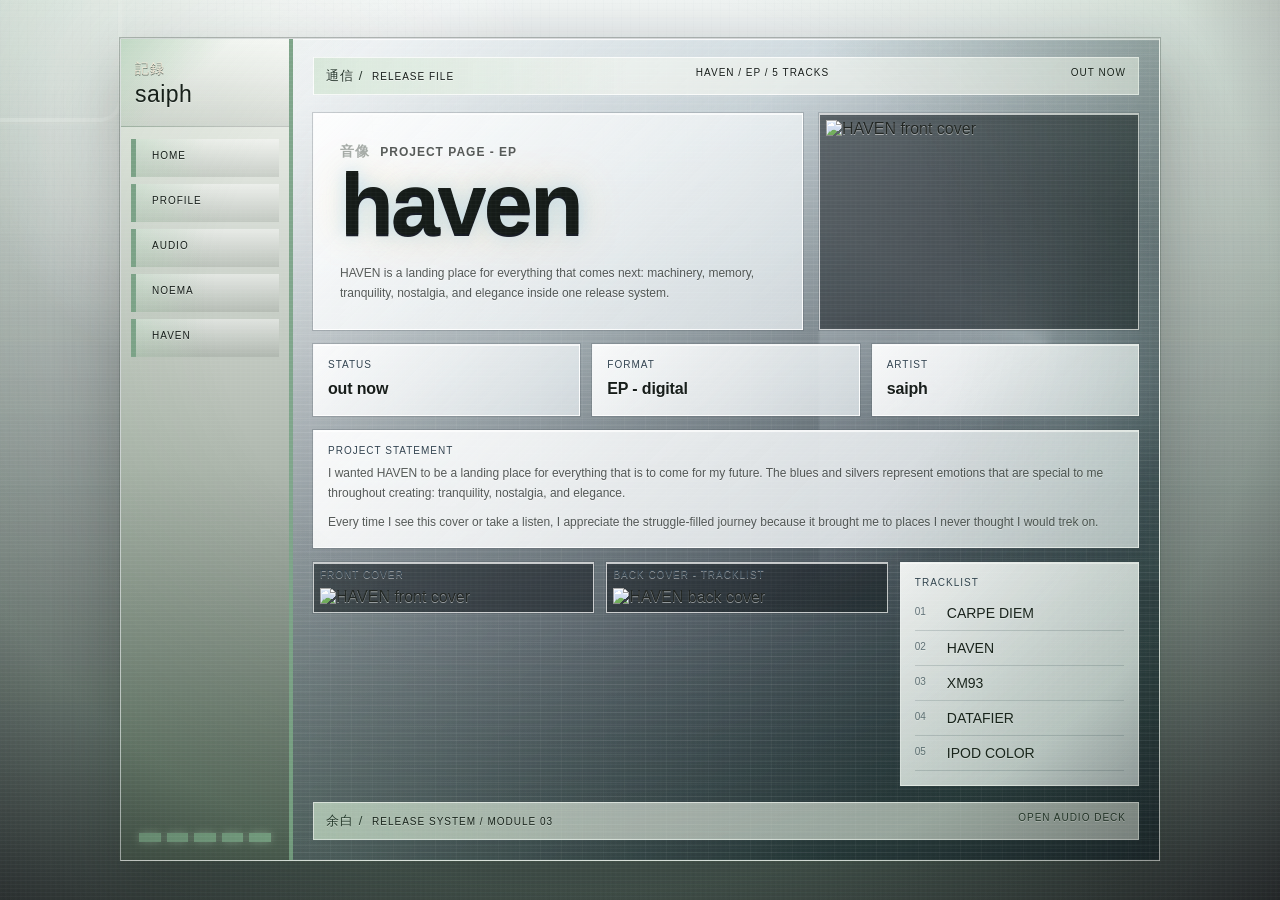
==== haven.html @ 789c6767 "Add files via upload" ====
<!DOCTYPE html>
<html lang="en">
<head>
  <meta charset="UTF-8" />
  <meta name="viewport" content="width=device-width, initial-scale=1.0" />
  <title>HAVEN - Saiph</title>
  <link rel="stylesheet" href="style.css" />
</head>

<body class="portal-body haven-body">
  <div class="crt-overlay"></div>
  <div class="crt-vignette"></div>
  <div class="texture-overlay"></div>
  <div class="grain"></div>

  <main class="flash-stage haven-stage">
    <aside class="stage-menu">
      <a href="index.html" class="stage-mark">saiph</a>
      <nav class="stage-links" aria-label="Primary">
        <a href="index.html">home</a>
        <a href="about.html">profile</a>
        <a href="sound.html">audio</a>
        <a href="noema.html">noema</a>
        <a href="haven.html">haven</a>
      </nav>
      <div class="stage-meter">
        <span></span><span></span><span></span><span></span><span></span>
      </div>
    </aside>

    <section class="stage-main">
      <header class="stage-topline">
        <span>release file</span>
        <span>HAVEN / EP / 5 tracks</span>
        <span>out now</span>
      </header>

      <section class="haven-stage-hero">
        <div class="haven-title-panel">
          <p class="console-kicker">project page - ep</p>
          <h1>haven</h1>
          <p>
            HAVEN is a landing place for everything that comes next: machinery,
            memory, tranquility, nostalgia, and elegance inside one release system.
          </p>
        </div>

        <figure class="haven-cover-panel">
          <img src="images/work/haven1.png" alt="HAVEN front cover">
        </figure>
      </section>

      <section class="haven-meta">
        <article>
          <span>status</span>
          <strong>out now</strong>
        </article>
        <article>
          <span>format</span>
          <strong>EP - digital</strong>
        </article>
        <article>
          <span>artist</span>
          <strong>saiph</strong>
        </article>
      </section>

      <section class="haven-story-panel">
        <span>project statement</span>
        <p>
          I wanted HAVEN to be a landing place for everything that is to come for my future.
          The blues and silvers represent emotions that are special to me throughout creating:
          tranquility, nostalgia, and elegance.
        </p>
        <p>
          Every time I see this cover or take a listen, I appreciate the struggle-filled
          journey because it brought me to places I never thought I would trek on.
        </p>
      </section>

      <section class="haven-release-grid">
        <figure class="haven-art-card">
          <span>front cover</span>
          <img src="images/work/haven1.png" alt="HAVEN front cover">
        </figure>
        <figure class="haven-art-card">
          <span>back cover - tracklist</span>
          <img src="images/work/haven2.png" alt="HAVEN back cover">
        </figure>
        <article class="haven-track-panel">
          <span>tracklist</span>
          <ol>
            <li>CARPE DIEM</li>
            <li>HAVEN</li>
            <li>XM93</li>
            <li>DATAFIER</li>
            <li>IPOD COLOR</li>
          </ol>
        </article>
      </section>

      <footer class="stage-footer">
        <span>release system / module 03</span>
        <a href="sound.html">open audio deck</a>
      </footer>
    </section>
  </main>

  <script src="script.js"></script>
</body>
</html>
---- style.css ----
@font-face {
  font-family: "CustomFont";
  src: url("fonts/ravefont.woff2") format("woff2");
}

@font-face {
  font-family: "SaiphBody";
  src: url("fonts/helvetica-neue-5/HelveticaNeueLight.otf") format("opentype");
}

@font-face {
  font-family: "SaiphBody";
  src: url("fonts/helvetica-neue-5/HelveticaNeueMedium.otf") format("opentype");
  font-weight: 700;
}

@font-face {
  font-family: "SaiphBody";
  src: url("fonts/helvetica-neue-5/HelveticaNeueRoman.otf") format("opentype");
  font-weight: 400;
}

@font-face {
  font-family: "SaiphBody";
  src: url("fonts/helvetica-neue-5/HelveticaNeueBold.otf") format("opentype");
  font-weight: 800;
}

@font-face {
  font-family: "SaiphInterface";
  src: url("fonts/carbonplus-regular-bl.otf") format("opentype");
}

@font-face {
  font-family: "SaiphDisplay";
  src: url("fonts/Capacitor.otf") format("opentype");
}

@font-face {
  font-family: "SaiphWide";
  src: url("fonts/sui generis rg.otf") format("opentype");
}

@font-face {
  font-family: "SaiphHero";
  src: url("fonts/conthrax-sb.otf") format("opentype");
}

@font-face {
  font-family: "SaiphJP";
  src: url("fonts/enka-dot-mincho-24/EnkaDotMincho24.ttf") format("truetype");
}

* {
  box-sizing: border-box;
}

html {
  scroll-behavior: smooth;
}

html,
body {
  margin: 0;
  min-height: 100%;
}

body {
  background: #ff9d35;
  color: #9f4300;
  font-family: Tahoma, Verdana, Arial, sans-serif;
  overflow-x: hidden;
  text-shadow: 0 1px 0 rgba(255, 255, 255, 0.55);
}

:root {
  --page-width: min(1180px, calc(100vw - 70px));

  --aqua: #ffb45c;
  --aqua-dark: #d96600;
  --aqua-deep: #a34700;
  --sky: #ffe3c2;

  --yellow: #ff8f1f;
  --yellow-soft: #ffe7cf;
  --cream: #fffef1;
  --white: #ffffff;

  --text: #a44700;
  --text-dark: #7d3300;
  --text-soft: rgba(125, 51, 0, 0.82);

  --portal-bg: rgba(255, 255, 255, 0.82);
  --portal-border: rgba(255, 255, 255, 0.95);
  --outline: rgba(199, 91, 0, 0.52);
}

body::before {
  content: "";
  position: fixed;
  inset: 0;
  z-index: -5;
  pointer-events: none;

  background:
    radial-gradient(circle at 12% 82%, rgba(255,255,255,0.28), transparent 12%),
    radial-gradient(circle at 75% 18%, rgba(255,255,255,0.18), transparent 16%),
    radial-gradient(circle at 82% 82%, rgba(255,255,255,0.2), transparent 14%),
    repeating-conic-gradient(
      from 0deg at 50% 42%,
      rgba(255,255,255,0.11) 0deg 12deg,
      rgba(255,255,255,0.025) 12deg 24deg
    ),
    linear-gradient(
      to bottom,
      #ff8d1d 0%,
      #ffb454 34%,
      #ffe0bb 64%,
      #fff5ea 100%
    );
}

.texture-overlay {
  position: fixed;
  inset: 0;
  z-index: 4;
  pointer-events: none;

  background:
    linear-gradient(rgba(255,255,255,0.2), rgba(255,255,255,0.02)),
    url("images/waterdrops1.jpg");

  background-size: cover;
  background-position: center;
  opacity: 0.18;
  mix-blend-mode: screen;
  filter: contrast(1.1) saturate(1.1);
}

.grain {
  position: fixed;
  inset: 0;
  z-index: 230;
  pointer-events: none;

  background:
    repeating-linear-gradient(
      to bottom,
      rgba(255,255,255,0.05),
      rgba(255,255,255,0.05) 1px,
      transparent 1px,
      transparent 4px
    );

  mix-blend-mode: overlay;
  opacity: 0.55;
}

.dot-screen {
  position: absolute;
  inset: 0;
  pointer-events: none;

  background-image: radial-gradient(
    rgba(255, 255, 255, 0.36) 1px,
    transparent 1px
  );

  background-size: 7px 7px;
  mix-blend-mode: overlay;
  opacity: 0.52;
}

.crt-overlay {
  position: fixed;
  inset: 0;
  z-index: 300;
  pointer-events: none;

  background:
    repeating-linear-gradient(
      to bottom,
      rgba(255, 255, 255, 0.05) 0px,
      rgba(255, 255, 255, 0.05) 1px,
      transparent 1px,
      transparent 4px
    ),
    repeating-linear-gradient(
      to right,
      rgba(255, 216, 50, 0.018) 0px,
      rgba(255, 216, 50, 0.018) 1px,
      rgba(255, 132, 0, 0.025) 1px,
      rgba(255, 132, 0, 0.025) 2px,
      transparent 2px,
      transparent 5px
    );

  mix-blend-mode: screen;
  opacity: 0.32;
}

.crt-overlay::after {
  content: "";
  position: absolute;
  inset: 0;
  background: rgba(255,255,255,0.04);
  opacity: 0;
  animation: tvFlicker 3.4s infinite;
}

.crt-vignette {
  position: fixed;
  inset: 0;
  z-index: 299;
  pointer-events: none;

  background:
    radial-gradient(
      ellipse at center,
      transparent 50%,
      rgba(156, 70, 0, 0.12) 78%,
      rgba(114, 45, 0, 0.3) 100%
    );

  opacity: 0.7;
}

@keyframes tvFlicker {
  0% { opacity: 0.018; }
  5% { opacity: 0.08; }
  6% { opacity: 0.015; }
  12% { opacity: 0.045; }
  40% { opacity: 0.014; }
  41% { opacity: 0.075; }
  42% { opacity: 0.016; }
  100% { opacity: 0.025; }
}

.orb {
  position: fixed;
  border-radius: 50%;
  filter: blur(36px);
  opacity: 0.45;
  pointer-events: none;
  z-index: 1;
  animation: drift 11s infinite alternate ease-in-out;
}

.orb-one {
  width: 280px;
  height: 280px;
  background: rgba(255, 255, 255, 0.34);
  top: 12%;
  left: -80px;
}

.orb-two {
  width: 240px;
  height: 240px;
  background: rgba(255, 162, 67, 0.34);
  right: -60px;
  top: 45%;
  animation-delay: 2s;
}

.orb-three {
  width: 260px;
  height: 260px;
  background: rgba(255, 232, 209, 0.36);
  left: 46%;
  bottom: 8%;
  animation-delay: 4s;
}

@keyframes drift {
  from {
    transform: translate(0, 0) scale(1);
  }

  to {
    transform: translate(28px, -20px) scale(1.08);
  }
}

.glass {
  background:
    linear-gradient(
      to bottom,
      rgba(255,255,255,0.94),
      rgba(255,232,209,0.82)
    );

  border: 7px solid rgba(255,255,255,0.96);
  border-radius: 24px;

  box-shadow:
    0 0 0 3px rgba(199, 91, 0, 0.34),
    0 10px 0 rgba(255, 143, 31, 0.12),
    0 18px 38px rgba(150, 68, 0, 0.18),
    inset 0 1px 0 rgba(255,255,255,0.98);

  backdrop-filter: blur(6px) saturate(120%);
  -webkit-backdrop-filter: blur(6px) saturate(120%);
}

.eyebrow {
  display: inline-flex;
  align-items: center;
  gap: 7px;

  margin: 0 0 16px 0;
  padding: 6px 12px;
  border-radius: 999px;

  background: rgba(255,255,255,0.72);
  border: 4px solid rgba(255,255,255,0.95);
  box-shadow: 0 0 0 2px rgba(199, 91, 0, 0.3);

  color: var(--text);
  font-size: 10px;
  font-weight: 700;
  letter-spacing: 1.5px;
  text-transform: uppercase;
}

.eyebrow::before {
  content: "★";
  color: var(--yellow);
  font-size: 14px;
  text-shadow: 0 0 6px rgba(255, 216, 60, 0.65);
}

.small-label {
  display: inline-flex;
  margin-bottom: 14px !important;
  padding: 5px 10px;

  color: var(--text);
  background: rgba(255,255,255,0.58);
  border-radius: 999px;

  font-size: 10px !important;
  font-weight: 700;
  letter-spacing: 1.4px;
  text-transform: uppercase;
  opacity: 1 !important;
}

h1,
h2,
h3,
p {
  position: relative;
  z-index: 2;
}

h1,
h2 {
  text-shadow:
    0 3px 0 rgba(255,255,255,0.5),
    0 0 16px rgba(255,255,255,0.28),
    0 0 24px rgba(255, 143, 31, 0.18);
}

h1 {
  margin: 0;
  color: #c85b00;
  font-family: "CustomFont", Tahoma, Verdana, sans-serif;
  font-size: clamp(105px, 19vw, 260px);
  font-weight: 300;
  letter-spacing: -0.085em;
  line-height: 0.74;
  text-transform: lowercase;
}

h2 {
  margin: 0;
  color: #b95300;
  font-family: "CustomFont", Tahoma, Verdana, sans-serif;
  font-size: clamp(40px, 6.5vw, 86px);
  font-weight: 300;
  letter-spacing: -0.055em;
  line-height: 0.95;
  text-transform: lowercase;
}

.nav {
  position: fixed;
  top: 22px;
  left: 50%;
  transform: translateX(-50%);
  width: var(--page-width);
  min-height: 66px;
  padding: 10px 18px;
  border-radius: 999px;
  z-index: 100;

  background:
    linear-gradient(
      to bottom,
      rgba(255,255,255,0.96),
      rgba(255,232,209,0.86)
    );

  border: 7px solid rgba(255,255,255,0.96);

  box-shadow:
    0 0 0 3px rgba(199, 91, 0, 0.42),
    0 12px 28px rgba(150, 68, 0, 0.16),
    inset 0 1px 0 rgba(255,255,255,1);

  display: flex;
  align-items: center;
  justify-content: space-between;
}

.logo {
  color: #c85b00;
  text-decoration: none;
  font-family: "CustomFont", Tahoma, Verdana, sans-serif;
  font-size: 36px;
  line-height: 1;
  letter-spacing: -2px;
  text-transform: lowercase;
  text-shadow: 0 2px 0 rgba(255,255,255,0.55);
}

.logo::after {
  content: "";
  display: inline-block;
  margin-left: 4px;
  padding: 1px 6px;
  border-radius: 7px;
  background: #c85b00;
  color: white;
  font-family: Tahoma, Verdana, sans-serif;
  font-size: 10px;
  letter-spacing: 0;
  vertical-align: middle;
}

.nav-links {
  display: flex;
  gap: 8px;
  flex-wrap: wrap;
}

.nav-links a {
  color: #9f4300;
  text-decoration: none;
  font-size: 11px;
  font-weight: 700;
  letter-spacing: 0.8px;
  text-transform: uppercase;

  padding: 8px 12px;
  border-radius: 999px;

  background:
    linear-gradient(
      to bottom,
      rgba(255,255,255,0.76),
      rgba(255,238,222,0.64)
    );

  border: 2px solid rgba(255,255,255,0.8);
}

.nav-links a:hover {
  background: linear-gradient(to bottom, #fff2e4, #ffad57);
  color: #7d3300;
}

.floating-ui {
  display: none;
}

.hud-chip {
  position: fixed;
  z-index: 120;
  min-width: 165px;
  padding: 12px 14px;
  border-radius: 18px;
  color: #9f4300;

  background:
    linear-gradient(
      to bottom,
      rgba(255,255,255,0.94),
      rgba(255,232,209,0.84)
    );

  border: 6px solid rgba(255,255,255,0.96);

  box-shadow:
    0 0 0 2px rgba(199,91,0,0.42),
    0 0 14px rgba(255, 172, 90, 0.2),
    0 8px 18px rgba(150, 68, 0, 0.14);

  animation:
    hudFloat 5s ease-in-out infinite,
    hudFlicker 6s linear infinite;
}

.hud-label {
  display: block;
  margin-bottom: 4px;
  font-size: 9px;
  font-weight: 700;
  letter-spacing: 2px;
  text-transform: uppercase;
  opacity: 0.62;
}

.hud-value {
  display: block;
  color: #a44700;
  font-size: 11px;
  letter-spacing: 1.3px;
  text-transform: uppercase;
  font-weight: 700;
  text-shadow:
    0 0 6px rgba(255,255,255,0.65),
    0 0 12px rgba(255, 143, 31, 0.18);
}

.hud-top-left {
  top: 112px;
  left: 34px;
}

.hud-top-right {
  top: 112px;
  right: 34px;
}

.hud-bottom-left {
  bottom: 34px;
  left: 34px;
}

.hud-scan {
  position: fixed;
  left: 0;
  right: 0;
  top: -12%;
  height: 18%;
  z-index: 250;
  pointer-events: none;

  background: linear-gradient(
    to bottom,
    rgba(255,255,255,0),
    rgba(255,255,255,0.05),
    rgba(255, 143, 31, 0.12),
    rgba(255,255,255,0)
  );

  mix-blend-mode: screen;
  animation: scanSweep 9s linear infinite;
}

body::after {
  content: "";
  position: fixed;
  width: 118px;
  height: 118px;
  bottom: 24px;
  right: 24px;
  z-index: 115;
  pointer-events: none;
  opacity: 0.46;

  border-bottom: 4px solid rgba(255,255,255,0.72);
  border-right: 4px solid rgba(255,255,255,0.72);
  border-radius: 0 0 22px 0;
  box-shadow: 0 0 0 2px rgba(199,91,0,0.22);
}

@keyframes hudFloat {
  0% { transform: translateY(0); }
  50% { transform: translateY(-6px); }
  100% { transform: translateY(0); }
}

@keyframes hudFlicker {
  0% { opacity: 0.96; }
  2% { opacity: 0.76; }
  4% { opacity: 0.98; }
  20% { opacity: 0.9; }
  21% { opacity: 0.7; }
  22% { opacity: 0.95; }
  60% { opacity: 0.88; }
  61% { opacity: 1; }
  62% { opacity: 0.86; }
  100% { opacity: 0.94; }
}

@keyframes scanSweep {
  0% {
    top: -18%;
    opacity: 0;
  }

  8% {
    opacity: 0.72;
  }

  50% {
    opacity: 0.42;
  }

  100% {
    top: 110%;
    opacity: 0;
  }
}

.section-grid,
.section-header,
.work-grid,
.featured-collection,
.details-grid,
.showcase-grid,
.next-link,
.haven-gallery-grid,
.haven-tracklist-wrap,
.about-channel-grid,
.sound-release-grid {
  width: var(--page-width);
  margin-left: auto;
  margin-right: auto;
  position: relative;
  z-index: 3;
}

.page-section {
  min-height: 100vh;
  position: relative;
  z-index: 5;
  padding: 118px 0;
  color: var(--text);
}

.page-section::before,
.collection-showcase::before,
.details-section::before,
.next-section::before,
.haven-gallery-section::before,
.haven-tracklist-section::before,
.about-page-section::before,
.about-signal-section::before,
.sound-release-section::before {
  content: "";
  position: absolute;
  inset: 0;
  pointer-events: none;
  z-index: 1;

  background:
    radial-gradient(circle at 12% 28%, rgba(255,255,255,0.24), transparent 10%),
    radial-gradient(circle at 82% 72%, rgba(255,255,255,0.18), transparent 12%),
    repeating-linear-gradient(
      to bottom,
      rgba(255,255,255,0.08),
      rgba(255,255,255,0.08) 1px,
      transparent 1px,
      transparent 8px
    );

  mix-blend-mode: overlay;
}

.section-grid {
  display: grid;
  grid-template-columns: 1fr 430px;
  gap: 36px;
  align-items: start;
}

.section-title {
  position: sticky;
  top: 120px;
}

.section-header {
  margin-bottom: 34px;
}

.text-panel,
.process-panel {
  border-radius: 24px;
  padding: 24px;
  margin-top: 34px;
}

.text-panel p,
.process-row p {
  margin: 0 0 16px;
  font-size: 13px;
  line-height: 1.65;
  color: var(--text-soft);
}

.hero,
.about-page-hero,
.sound-page-hero {
  min-height: 100vh;
  position: relative;
  padding: 120px 0 74px;
  overflow: hidden;

  background:
    radial-gradient(circle at 12% 35%, rgba(255,255,255,0.28), transparent 13%),
    radial-gradient(circle at 82% 78%, rgba(255,255,255,0.26), transparent 15%),
    repeating-conic-gradient(
      from 0deg at 50% 45%,
      rgba(255,255,255,0.12) 0deg 11deg,
      rgba(255,255,255,0.025) 11deg 24deg
    ),
    linear-gradient(
      to bottom,
      #ff8d1d 0%,
      #ffb454 36%,
      #ffe0bb 63%,
      #fff5ea 100%
    );

  filter: saturate(1.12) contrast(1.02);
}

.hero::before {
  content: "";
  position: absolute;
  left: -8%;
  top: 10%;
  width: 55vw;
  height: 55vw;
  border-radius: 50%;
  border: 34px solid rgba(255, 143, 31, 0.58);
  box-shadow:
    0 0 0 12px rgba(255,255,255,0.42),
    inset 0 0 30px rgba(255,255,255,0.25);
  opacity: 0.55;
  transform: rotate(-18deg);
  pointer-events: none;
}

.hero-grid,
.about-page-grid,
.sound-page-grid {
  position: relative;
  z-index: 6;
  width: var(--page-width);
  min-height: calc(100vh - 194px);
  margin: 0 auto;

  display: grid;
  grid-template-columns: 1fr 350px;
  align-items: end;
  gap: 28px;
}

.hero-panel,
.about-profile-card,
.sound-status-card {
  padding: 20px;
  border-radius: 24px;
  margin-bottom: 18px;
  position: relative;
}

.about-profile-card::before,
.sound-status-card::before {
  content: "";
  position: absolute;
  inset: 12px;
  border: 2px dotted rgba(199,91,0,0.34);
  border-radius: 16px;
  pointer-events: none;
}

.hero-panel p {
  margin: 0;
  font-size: 13px;
  line-height: 1.55;
  color: var(--text-soft);
}

.about-section,
.work-section,
.archive-section,
.contact-section,
.collection-showcase,
.process-section,
.details-section,
.haven-story-section,
.haven-gallery-section,
.haven-tracklist-section,
.next-section,
.about-page-section,
.about-signal-section,
.sound-release-section {
  background:
    radial-gradient(circle at 12% 25%, rgba(255,255,255,0.3), transparent 12%),
    radial-gradient(circle at 78% 78%, rgba(255,255,255,0.22), transparent 14%),
    repeating-conic-gradient(
      from 0deg at 50% 40%,
      rgba(255,255,255,0.09) 0deg 10deg,
      rgba(255,255,255,0.02) 10deg 22deg
    ),
    linear-gradient(
      to bottom,
      #ff9d35 0%,
      #ffe0bb 38%,
      #ffffff 70%,
      #ffb15d 100%
    );

  background-size: cover;
  background-position: center;
}

.archive-section,
.next-section {
  background:
    radial-gradient(circle at 18% 28%, rgba(255,255,255,0.28), transparent 12%),
    radial-gradient(circle at 76% 76%, rgba(255,255,255,0.2), transparent 14%),
    linear-gradient(
      to bottom,
      #ffbd72 0%,
      #ffffff 52%,
      #ffb15d 100%
    );
}

.featured-collection {
  margin-bottom: 24px;
  min-height: 560px;
  border-radius: 28px;
  padding: 24px;

  display: grid;
  grid-template-columns: 350px 1fr;
  gap: 28px;
  align-items: center;

  overflow: hidden;
}

.featured-collection::before {
  content: "";
  position: absolute;
  inset: 0;
  background:
    radial-gradient(circle at 18% 18%, rgba(255, 143, 31, 0.22), transparent 22%),
    radial-gradient(circle at 88% 82%, rgba(255, 211, 168, 0.24), transparent 30%);
  pointer-events: none;
}

.featured-info {
  position: relative;
  z-index: 2;
}

.featured-info h3 {
  margin: 0 0 16px;
  color: var(--text);
  font-family: "CustomFont", Tahoma, Verdana, sans-serif;
  font-size: clamp(50px, 7vw, 96px);
  font-weight: 300;
  letter-spacing: -0.075em;
  line-height: 0.88;
  text-transform: lowercase;
}

.featured-info p {
  margin: 0 0 22px;
  max-width: 310px;
  color: var(--text-soft);
  font-size: 13px;
  line-height: 1.65;
}

.featured-images {
  position: relative;
  z-index: 2;
  height: 500px;
}

.featured-img {
  position: absolute;
  overflow: hidden;
  border-radius: 22px;
  padding: 8px;

  background: white;
  border: 7px solid rgba(255,255,255,0.96);

  box-shadow:
    0 0 0 3px rgba(199, 91, 0, 0.32),
    0 14px 30px rgba(150, 68, 0, 0.16);

  transition: 0.35s ease;
}

.featured-img img,
.showcase-image img {
  width: 100%;
  height: 100%;
  display: block;
  object-fit: cover;
}

.featured-img img {
  border-radius: 14px;
}

.tall-img {
  width: 46%;
  height: 92%;
  left: 5%;
  top: 0;
  transform: rotate(-2deg);
}

.offset-img {
  width: 54%;
  height: 70%;
  right: 2%;
  bottom: 0;
  transform: rotate(3deg);
}

.tall-img:hover {
  transform: rotate(-2deg) translateY(-10px) scale(1.02);
}

.offset-img:hover {
  transform: rotate(3deg) translateY(-10px) scale(1.02);
}

.collection-link,
.button {
  display: inline-flex;
  align-items: center;
  justify-content: center;
  padding: 12px 18px;
  border-radius: 999px;

  color: #7d3300;
  text-decoration: none;
  font-size: 11px;
  font-weight: 700;
  letter-spacing: 1px;
  text-transform: uppercase;

  background: linear-gradient(to bottom, #fff2e4, #ffad57);
  border: 5px solid white;

  box-shadow:
    0 0 0 2px rgba(199,91,0,0.34),
    0 8px 18px rgba(150,68,0,0.12);

  transition: 0.25s ease;
}

.collection-link:hover,
.button:hover {
  transform: translateY(-3px);
  filter: saturate(1.15);
}

.work-grid {
  display: grid;
  grid-template-columns: repeat(3, 1fr);
  gap: 18px;
}

.work-card {
  border-radius: 24px;
  padding: 16px;
  min-height: 460px;

  display: flex;
  flex-direction: column;
  justify-content: flex-end;

  transition:
    transform 0.35s ease,
    background 0.35s ease,
    border 0.35s ease;
}

.work-card:hover {
  transform: translateY(-10px) scale(1.012);
}

.work-image {
  height: 245px;
  border-radius: 18px;
  margin-bottom: 18px;

  background-size: cover;
  background-position: center;

  border: 7px solid rgba(255,255,255,0.96);

  box-shadow:
    0 0 0 2px rgba(199,91,0,0.32),
    0 10px 24px rgba(150,68,0,0.14);

  filter:
    contrast(1.04)
    saturate(1.08)
    brightness(1.02)
    blur(0.08px);
}

.work-image-haven {
  background:
    linear-gradient(rgba(255,255,255,0.12), rgba(255,132,0,0.16)),
    url("images/work/haven1.png");
}

.work-image-two {
  background:
    radial-gradient(circle at 30% 30%, rgba(255, 143, 31, 0.55), transparent 38%),
    radial-gradient(circle at 70% 80%, rgba(255, 232, 209, 0.5), transparent 42%),
    #ffbd72;
}

.work-image-three {
  background:
    radial-gradient(circle at top left, rgba(255, 143, 31, 0.42), transparent 35%),
    radial-gradient(circle at bottom right, rgba(255, 232, 209, 0.68), transparent 35%),
    #fff5ea;
}

.work-card h3,
.about-channel-card h3,
.sound-release-card h3,
.sound-player-placeholder h3,
.process-row h3,
.detail-card h3 {
  margin: 0 0 10px;
  color: var(--text);
  font-family: "CustomFont", Tahoma, Verdana, sans-serif;
  font-size: 30px;
  font-weight: 300;
  letter-spacing: -0.04em;
  line-height: 1;
  text-transform: lowercase;
}

.work-card p,
.about-channel-card p,
.sound-release-card p,
.sound-player-placeholder p {
  margin: 0 0 14px;
  color: var(--text-soft);
  font-size: 13px;
  line-height: 1.55;
}

.archive-list {
  border-radius: 24px;
  overflow: hidden;
  margin-top: 34px;
}

.archive-row {
  display: grid;
  grid-template-columns: 70px 1fr;
  gap: 16px;
  padding: 20px 22px;
  border-bottom: 2px solid rgba(199, 91, 0, 0.16);
}

.archive-row:last-child {
  border-bottom: none;
}

.archive-row span {
  color: var(--text);
  font-size: 11px;
  font-weight: 700;
  letter-spacing: 3px;
  opacity: 0.62;
}

.archive-row p {
  margin: 0;
  color: var(--text);
  font-size: 15px;
  font-weight: 700;
  letter-spacing: 0.8px;
  text-transform: lowercase;
}

.contact-section {
  min-height: 100vh;
  padding: 120px 0;
  position: relative;
  z-index: 5;

  display: flex;
  align-items: center;
  justify-content: center;
}

.contact-card {
  width: min(760px, calc(100vw - 80px));
  border-radius: 28px;
  padding: 38px;
  text-align: center;
}

.contact-card h2 {
  margin-bottom: 22px;
}

.contact-card p {
  max-width: 520px;
  margin: 0 auto 28px;
  color: var(--text-soft);
  font-size: 14px;
  line-height: 1.65;
}

.collection-hero,
.haven-hero {
  min-height: 100vh;
  position: relative;
  z-index: 5;
  padding: 120px 0 74px;

  background:
    radial-gradient(circle at 12% 35%, rgba(255,255,255,0.28), transparent 13%),
    radial-gradient(circle at 82% 78%, rgba(255,255,255,0.26), transparent 15%),
    linear-gradient(
      to bottom,
      rgba(255, 143, 31, 0.5),
      rgba(255, 232, 209, 0.5) 45%,
      rgba(255, 177, 93, 0.86) 100%
    );

  background-size: cover;
  background-position: center;
  filter: saturate(1.08) contrast(1.02);
}

.collection-hero {
  background:
    radial-gradient(circle at 12% 35%, rgba(255,255,255,0.28), transparent 13%),
    radial-gradient(circle at 82% 78%, rgba(255,255,255,0.26), transparent 15%),
    linear-gradient(
      to bottom,
      rgba(255, 143, 31, 0.5),
      rgba(255, 232, 209, 0.5) 45%,
      rgba(255, 177, 93, 0.86) 100%
    ),
    url("images/work/unavita1.png");
}

.haven-hero {
  background:
    radial-gradient(circle at 12% 35%, rgba(255,255,255,0.28), transparent 13%),
    radial-gradient(circle at 82% 78%, rgba(255,255,255,0.26), transparent 15%),
    linear-gradient(
      to bottom,
      rgba(255, 143, 31, 0.48),
      rgba(255, 232, 209, 0.48) 45%,
      rgba(255, 177, 93, 0.84) 100%
    ),
    url("images/work/haven1.png");
  overflow: hidden;
}

.collection-hero-grid,
.haven-hero-grid {
  width: var(--page-width);
  min-height: calc(100vh - 194px);
  margin: 0 auto;

  display: grid;
  grid-template-columns: 1fr 350px;
  align-items: end;
  gap: 28px;

  position: relative;
  z-index: 3;
}

.collection-title h1,
.haven-title-block h1,
.about-page-title h1,
.sound-page-title h1 {
  margin: 0;
  color: #c85b00;
  font-size: clamp(86px, 15vw, 230px);
  line-height: 0.74;
}

.haven-title-block h1 {
  font-size: clamp(96px, 17vw, 240px);
  line-height: 0.8;
  text-transform: uppercase;
}

.collection-intro,
.haven-hud {
  padding: 20px;
  border-radius: 24px;
  margin-bottom: 18px;
  position: relative;
}

.collection-intro p {
  margin: 0;
  color: var(--text-soft);
  font-size: 13px;
  line-height: 1.58;
}

.collection-showcase {
  position: relative;
  z-index: 5;
  min-height: 100vh;
  padding: 110px 0;
}

.showcase-grid {
  display: grid;
  grid-template-columns: 1.1fr 0.9fr;
  gap: 22px;
  align-items: center;
}

.showcase-image {
  border-radius: 24px;
  padding: 8px;
  overflow: hidden;
}

.showcase-image img {
  border-radius: 15px;
}

.large-left {
  height: 690px;
}

.small-right {
  height: 500px;
  transform: translateY(80px);
}

.process-row {
  display: grid;
  grid-template-columns: 58px 1fr;
  gap: 22px;
  padding: 24px 0;
  border-bottom: 2px solid rgba(199, 91, 0, 0.16);
}

.process-row:first-child {
  padding-top: 0;
}

.process-row:last-child {
  padding-bottom: 0;
  border-bottom: none;
}

.process-row span,
.track-item span {
  color: var(--text);
  font-size: 11px;
  font-weight: 700;
  letter-spacing: 3px;
  opacity: 0.62;
}

.details-section {
  position: relative;
  z-index: 5;
  padding: 110px 0;
  color: var(--text);
}

.details-grid {
  display: grid;
  grid-template-columns: repeat(3, 1fr);
  gap: 18px;
}

.detail-card {
  border-radius: 24px;
  padding: 24px;
  min-height: 170px;

  display: flex;
  flex-direction: column;
  justify-content: flex-end;
}

.haven-track-cloud {
  position: absolute;
  inset: 0;
  z-index: 2;
  pointer-events: none;
  overflow: hidden;

  display: grid;
  grid-template-columns: repeat(3, 1fr);
  align-content: center;
  gap: 15px 22px;
  padding: 150px 60px 60px;
}

.haven-track-cloud span {
  color: rgba(255,255,255,0.22);
  font-family: "CustomFont", Tahoma, Verdana, sans-serif;
  font-size: clamp(28px, 4vw, 74px);
  letter-spacing: 0.05em;
  text-transform: uppercase;
  white-space: nowrap;
  text-shadow: 0 0 12px rgba(255,255,255,0.22);
}

.haven-track-cloud span:nth-child(2n) {
  color: rgba(255, 220, 55, 0.22);
}

.haven-track-cloud span:nth-child(3n) {
  color: rgba(255,255,255,0.15);
}

.haven-track-cloud span:nth-child(4n) {
  color: rgba(72, 180, 205, 0.18);
}

.haven-hud::before {
  content: "";
  position: absolute;
  inset: 12px;
  border: 2px dotted rgba(199,91,0,0.34);
  border-radius: 16px;
  pointer-events: none;
}

.hud-row {
  display: flex;
  justify-content: space-between;
  gap: 14px;
  padding: 11px 0;
  border-bottom: 2px solid rgba(199, 91, 0, 0.14);
  position: relative;
  z-index: 2;
}

.hud-row:last-of-type {
  margin-bottom: 18px;
}

.hud-row span {
  color: var(--text);
  font-size: 10px;
  font-weight: 700;
  letter-spacing: 1.5px;
  text-transform: uppercase;
  opacity: 0.65;
}

.hud-row strong {
  color: var(--text-dark);
  font-size: 11px;
  letter-spacing: 1px;
  text-transform: uppercase;
  font-weight: 700;
}

.hud-button {
  width: 100%;
}

.haven-gallery-section,
.haven-tracklist-section,
.about-page-section,
.about-signal-section,
.sound-release-section {
  min-height: 100vh;
  position: relative;
  z-index: 5;
  padding: 110px 0;
  color: var(--text);
}

.haven-gallery-grid {
  display: grid;
  grid-template-columns: repeat(2, 1fr);
  gap: 18px;
}

.haven-cover-card {
  border-radius: 24px;
  padding: 16px;
}

.haven-cover-image,
.sound-cover {
  border-radius: 18px;
  overflow: hidden;
  border: 7px solid white;
  box-shadow:
    0 0 0 2px rgba(199,91,0,0.32),
    0 12px 24px rgba(150,68,0,0.14);
}

.haven-cover-image img,
.sound-cover img {
  width: 100%;
  display: block;
  object-fit: cover;
}

.haven-tracklist-wrap {
  display: grid;
  grid-template-columns: 1fr 320px;
  gap: 18px;
  align-items: start;
}

.tracklist-panel,
.haven-side-note {
  border-radius: 24px;
  padding: 20px;
}

.track-item {
  display: grid;
  grid-template-columns: 62px 1fr;
  gap: 18px;
  padding: 16px 0;
  border-bottom: 2px solid rgba(199, 91, 0, 0.16);
}

.track-item:last-child {
  border-bottom: none;
}

.track-item span {
  align-self: center;
}

.track-item p {
  margin: 0;
  color: var(--text);
  font-family: "CustomFont", Tahoma, Verdana, sans-serif;
  font-size: clamp(24px, 2.2vw, 38px);
  letter-spacing: -0.04em;
  line-height: 1.05;
  text-transform: uppercase;
}

.haven-side-note p {
  margin: 0 0 14px;
  color: var(--text-soft);
  font-size: 13px;
  line-height: 1.6;
}

.about-channel-grid {
  display: grid;
  grid-template-columns: repeat(3, 1fr);
  gap: 18px;
}

.about-channel-card {
  min-height: 320px;
  border-radius: 24px;
  padding: 20px;

  display: flex;
  flex-direction: column;
  justify-content: flex-end;
}

.sound-release-grid {
  display: grid;
  grid-template-columns: 1fr 1fr;
  gap: 18px;
}

.sound-release-card,
.sound-player-placeholder {
  border-radius: 24px;
  padding: 18px;
}

.sound-cover {
  margin-bottom: 18px;
}

.sound-release-info {
  padding: 4px;
}

.media-player {
  margin-top: 20px;
  border-radius: 20px;
  padding: 14px;

  background:
    linear-gradient(
      to bottom,
      rgba(255,255,255,0.72),
      rgba(255,226,200,0.72)
    );

  border: 5px solid white;
  box-shadow:
    0 0 0 2px rgba(199,91,0,0.32),
    inset 0 1px 0 rgba(255,255,255,0.9);
}

.player-screen {
  border-radius: 14px;
  padding: 18px;
  margin-bottom: 12px;

  background:
    linear-gradient(
      to bottom,
      #d96500,
      #9f4300
    );

  color: white;
  box-shadow:
    inset 0 0 18px rgba(255,255,255,0.14),
    0 0 12px rgba(176,77,0,0.22);
}

.player-screen span {
  display: block;
  margin-bottom: 8px;
  font-size: 10px;
  letter-spacing: 2px;
  opacity: 0.76;
}

.player-screen strong {
  display: block;
  font-size: 18px;
  letter-spacing: 1px;
}

.player-screen p {
  margin: 10px 0 0;
  color: rgba(255,255,255,0.82);
}

.player-progress {
  height: 12px;
  margin-bottom: 12px;
  padding: 2px;
  border-radius: 999px;
  background: rgba(255,255,255,0.82);
  border: 2px solid rgba(255,255,255,0.92);
}

.player-progress span {
  display: block;
  width: 18%;
  height: 100%;
  border-radius: inherit;
  background: linear-gradient(to right, #ffbd72, #ff7a00);
}

.player-controls {
  display: flex;
  gap: 8px;
  margin-bottom: 12px;
}

.player-controls button {
  flex: 1;
  height: 42px;
  border-radius: 999px;

  background: linear-gradient(to bottom, #fff2e4, #ffb15d);
  border: 4px solid white;
  color: #9f4300;

  font-size: 12px;
  font-weight: 700;

  box-shadow:
    0 0 0 2px rgba(199,91,0,0.28);
  cursor: pointer;
}

.player-controls button:hover,
.player-track:hover {
  filter: saturate(1.15);
  transform: translateY(-2px);
}

.player-tracklist {
  display: grid;
  gap: 8px;
}

.player-track {
  width: 100%;
  min-height: 44px;
  padding: 0 14px;
  border-radius: 14px;
  border: 2px solid rgba(255,255,255,0.92);
  background: rgba(255,255,255,0.72);
  color: var(--text-dark);
  text-align: left;
  font-size: 12px;
  font-weight: 700;
  letter-spacing: 1px;
  cursor: pointer;
}

.player-track.is-active {
  background: linear-gradient(to right, #ff8d1d, #ffc37d);
  color: white;
}

.next-section {
  position: relative;
  z-index: 5;
  padding: 90px 0 120px;
  color: var(--text);
}

.next-link {
  display: flex;
  justify-content: space-between;
  align-items: center;

  border-radius: 28px;
  padding: 28px;

  color: var(--text);
  text-decoration: none;
}

.next-link span {
  color: var(--text);
  font-size: 11px;
  font-weight: 700;
  letter-spacing: 2px;
  text-transform: uppercase;
  opacity: 0.66;
}

.next-link strong {
  color: var(--text);
  font-family: "CustomFont", Tahoma, Verdana, sans-serif;
  font-size: clamp(30px, 5vw, 68px);
  font-weight: 300;
  letter-spacing: -0.06em;
  text-transform: lowercase;
}

.next-link:hover {
  filter: saturate(1.1);
}

img {
  image-rendering: auto;
  filter:
    contrast(1.04)
    saturate(1.08)
    brightness(1.02)
    blur(0.05px);
}

/* Older sci-fi / liminal Y2K pass */
:root {
  --page-width: min(1120px, calc(100vw - 76px));
  --aqua: #8dc2df;
  --aqua-dark: #1a6092;
  --aqua-deep: #071525;
  --sky: #d9edf4;
  --yellow: #8fd12a;
  --yellow-soft: #d8f4a7;
  --cream: #f3f5ec;
  --text: #17364d;
  --text-dark: #071525;
  --text-soft: rgba(13, 35, 52, 0.74);
  --portal-bg: rgba(239, 248, 250, 0.76);
  --portal-border: rgba(255, 255, 255, 0.72);
  --outline: rgba(68, 127, 165, 0.46);
  --void: #03080f;
  --acid: #8fd12a;
  --violet: #53319a;
}

body {
  background: #071525;
  color: var(--text);
  font-family: "Trebuchet MS", Tahoma, Verdana, Arial, sans-serif;
  text-shadow: 0 1px 0 rgba(255,255,255,0.48);
}

body::before {
  background:
    linear-gradient(rgba(242,250,252,0.62), rgba(10,28,45,0.9)),
    url("images/waterdrops1.jpg"),
    linear-gradient(120deg, #eaf4f6 0%, #9ec6da 34%, #244f78 67%, #040810 100%);
  background-size: cover;
  background-position: center;
  filter: saturate(0.7) contrast(0.9) brightness(1.06);
}

.texture-overlay {
  background:
    linear-gradient(rgba(255,255,255,0.2), rgba(255,255,255,0.03)),
    repeating-linear-gradient(90deg, rgba(8,32,50,0.04) 0 1px, transparent 1px 9px),
    repeating-linear-gradient(0deg, rgba(8,32,50,0.03) 0 1px, transparent 1px 7px);
  opacity: 0.38;
  mix-blend-mode: multiply;
}

.crt-overlay {
  background:
    repeating-linear-gradient(to bottom, rgba(255,255,255,0.055) 0 1px, transparent 1px 4px),
    repeating-linear-gradient(to right, rgba(109,180,220,0.035) 0 1px, rgba(132,210,60,0.022) 1px 2px, transparent 2px 5px);
  opacity: 0.42;
}

.crt-vignette {
  background:
    radial-gradient(ellipse at center, transparent 42%, rgba(12,44,68,0.25) 72%, rgba(0,0,0,0.68) 100%);
}

.grain {
  opacity: 0.38;
}

.orb {
  display: none;
}

.glass {
  border-radius: 11px;
  border: 1px solid rgba(255,255,255,0.82);
  background:
    linear-gradient(180deg, rgba(255,255,255,0.78), rgba(189,220,232,0.58) 48%, rgba(51,101,138,0.26)),
    linear-gradient(90deg, rgba(255,255,255,0.45), rgba(255,255,255,0));
  box-shadow:
    inset 0 1px 0 rgba(255,255,255,0.94),
    inset 0 -18px 30px rgba(22,61,91,0.12),
    0 0 0 1px rgba(49,91,123,0.32),
    0 16px 34px rgba(2,12,24,0.24);
}

.nav {
  min-height: 46px;
  padding: 5px 10px;
  border-radius: 4px 18px 4px 18px;
  background:
    linear-gradient(180deg, rgba(244,250,251,0.92), rgba(168,205,222,0.76) 52%, rgba(55,104,140,0.32));
  border: 1px solid rgba(255,255,255,0.86);
  box-shadow:
    inset 0 1px 0 rgba(255,255,255,1),
    inset 0 -10px 20px rgba(18,68,105,0.18),
    0 0 0 1px rgba(15,46,70,0.34),
    0 12px 28px rgba(3,11,20,0.22);
}

.logo {
  color: #071525;
  font-family: Tahoma, Verdana, Arial, sans-serif;
  font-size: 18px;
  font-weight: 800;
  letter-spacing: 1px;
  text-transform: uppercase;
}

.logo::after {
  background: #071525;
  color: #8fd12a;
  border-radius: 2px;
}

.nav-links a {
  border-radius: 3px 10px 3px 10px;
  border: 1px solid rgba(255,255,255,0.72);
  background: linear-gradient(180deg, rgba(255,255,255,0.66), rgba(111,161,192,0.24));
  color: #17364d;
  font-size: 10px;
}

.nav-links a:hover {
  background: linear-gradient(180deg, #dff6ff, #7baed0);
  color: #06111f;
}

.hud-chip {
  min-width: 144px;
  padding: 9px 11px;
  border-radius: 4px 14px 4px 14px;
  color: #17364d;
  background: linear-gradient(180deg, rgba(247,252,252,0.86), rgba(116,165,193,0.42));
  border: 1px solid rgba(255,255,255,0.74);
  box-shadow:
    inset 0 1px 0 rgba(255,255,255,0.9),
    0 0 0 1px rgba(25,75,112,0.32),
    0 0 24px rgba(122,196,232,0.18);
}

.hud-value {
  color: #071525;
}

.eyebrow,
.small-label {
  border-radius: 2px 9px 2px 9px;
  background: rgba(245,250,250,0.72);
  border: 1px solid rgba(255,255,255,0.78);
  box-shadow: inset 0 -8px 16px rgba(50,100,132,0.1), 0 0 0 1px rgba(42,93,128,0.2);
  color: #17364d;
}

.eyebrow::before {
  content: "";
  width: 7px;
  height: 7px;
  border-radius: 50%;
  background: var(--acid);
  box-shadow: 0 0 8px rgba(143,209,42,0.8);
}

h1,
h2 {
  color: #ecf7fb;
  font-family: "CustomFont", Tahoma, Verdana, sans-serif;
  text-shadow:
    0 1px 0 rgba(7,21,37,0.9),
    0 0 18px rgba(107,182,224,0.34),
    0 0 46px rgba(255,255,255,0.28);
}

.hero,
.about-page-hero,
.sound-page-hero,
.collection-hero,
.haven-hero {
  background:
    linear-gradient(180deg, rgba(244,250,250,0.2), rgba(11,38,60,0.36) 44%, rgba(2,8,15,0.9) 100%),
    url("images/waterdrops1.jpg");
  background-size: cover;
  background-position: center;
}

.hero::before {
  border: 0;
  width: 78vw;
  height: 42vh;
  left: 10vw;
  top: 13vh;
  border-radius: 48% 52% 40% 60%;
  background: rgba(255,255,255,0.13);
  box-shadow:
    inset 0 0 60px rgba(255,255,255,0.38),
    0 0 44px rgba(124,196,230,0.24);
  transform: rotate(-4deg);
}

.hero-panel,
.about-profile-card,
.sound-status-card,
.collection-intro,
.haven-hud,
.text-panel,
.work-card,
.featured-collection,
.archive-list,
.contact-card,
.detail-card,
.about-channel-card,
.sound-release-card,
.sound-player-placeholder,
.next-link,
.tracklist-panel,
.haven-side-note {
  border-radius: 5px 22px 5px 22px;
}

.about-section,
.work-section,
.archive-section,
.contact-section,
.collection-showcase,
.process-section,
.details-section,
.haven-story-section,
.haven-gallery-section,
.haven-tracklist-section,
.next-section,
.about-page-section,
.about-signal-section,
.sound-release-section {
  background:
    radial-gradient(ellipse at 50% 0%, rgba(255,255,255,0.48), transparent 34%),
    linear-gradient(180deg, rgba(236,246,248,0.78) 0%, rgba(174,204,219,0.72) 46%, rgba(7,21,37,0.94) 100%);
}

.work-image,
.featured-img,
.showcase-image,
.haven-cover-image,
.sound-cover {
  border-radius: 5px 18px 5px 18px;
  border: 1px solid rgba(255,255,255,0.84);
  box-shadow:
    inset 0 0 18px rgba(255,255,255,0.16),
    0 0 0 1px rgba(23,54,77,0.34),
    0 14px 28px rgba(3,11,20,0.18);
}

.collection-link,
.button {
  border-radius: 3px 12px 3px 12px;
  background: linear-gradient(180deg, #eaf7fb, #8bb7d2 58%, #406f91);
  border: 1px solid rgba(255,255,255,0.86);
  color: #071525;
  box-shadow:
    inset 0 1px 0 rgba(255,255,255,0.92),
    0 0 0 1px rgba(13,45,68,0.34);
}

.media-player {
  position: relative;
  overflow: hidden;
  border-radius: 4px 22px 4px 22px;
  padding: 12px;
  background:
    linear-gradient(180deg, rgba(238,247,249,0.82), rgba(104,151,180,0.62) 50%, rgba(5,13,24,0.74)),
    repeating-linear-gradient(90deg, rgba(255,255,255,0.12) 0 1px, transparent 1px 8px);
  border: 1px solid rgba(255,255,255,0.78);
  box-shadow:
    inset 0 1px 0 rgba(255,255,255,0.92),
    inset 0 -26px 36px rgba(1,8,16,0.22),
    0 0 0 1px rgba(8,31,50,0.44);
}

.media-player::before {
  content: "";
  position: absolute;
  inset: 8px;
  pointer-events: none;
  border-radius: 2px 16px 2px 16px;
  border: 1px solid rgba(255,255,255,0.34);
  background:
    radial-gradient(circle at 88% 14%, rgba(143,209,42,0.22), transparent 10%),
    linear-gradient(90deg, transparent 0 68%, rgba(3,8,15,0.22) 68% 69%, transparent 69%);
}

.player-screen {
  position: relative;
  border-radius: 3px 15px 3px 15px;
  background:
    radial-gradient(circle at 78% 18%, rgba(143,209,42,0.16), transparent 18%),
    linear-gradient(180deg, #071525, #0b1f32 55%, #02060b);
  border: 1px solid rgba(180,220,238,0.44);
  color: #eaf7fb;
  box-shadow:
    inset 0 0 20px rgba(107,182,224,0.18),
    0 0 18px rgba(10,25,40,0.2);
}

.player-screen strong {
  font-family: Tahoma, Verdana, Arial, sans-serif;
  font-size: 22px;
  letter-spacing: 2px;
  color: #ffffff;
}

.player-screen p {
  color: rgba(218,239,247,0.78);
}

.player-progress {
  border-radius: 2px 10px 2px 10px;
  background: rgba(3,8,15,0.72);
  border: 1px solid rgba(222,246,255,0.52);
}

.player-progress span {
  border-radius: 1px 8px 1px 8px;
  background: linear-gradient(90deg, #82c7e8, #8fd12a);
  box-shadow: 0 0 12px rgba(143,209,42,0.4);
}

.player-controls button,
.player-track {
  border-radius: 3px 12px 3px 12px;
  background: linear-gradient(180deg, rgba(250,254,255,0.84), rgba(133,175,199,0.58) 58%, rgba(32,72,101,0.42));
  border: 1px solid rgba(255,255,255,0.82);
  color: #071525;
  box-shadow:
    inset 0 1px 0 rgba(255,255,255,0.92),
    0 0 0 1px rgba(11,38,60,0.22);
}

.player-track.is-active {
  background: linear-gradient(180deg, #d9f6ff, #7fb8d9 62%, #183f5f);
  color: #ffffff;
  text-shadow: 0 1px 0 rgba(0,0,0,0.4);
}

/* Green web-console direction */
:root {
  --text: #16301d;
  --text-dark: #061208;
  --text-soft: rgba(12, 36, 18, 0.74);
  --acid: #8dff1f;
  --yellow: #8dff1f;
  --yellow-soft: #dfff9c;
  --aqua: #b8f4dd;
  --aqua-dark: #328a45;
  --aqua-deep: #061208;
  --outline: rgba(77, 184, 55, 0.44);
}

body::before {
  background:
    radial-gradient(circle at 16% 12%, rgba(238,255,219,0.9), transparent 18%),
    radial-gradient(circle at 84% 30%, rgba(120,255,38,0.22), transparent 20%),
    linear-gradient(rgba(249,255,247,0.72), rgba(6,18,8,0.86)),
    url("images/waterdrops1.jpg"),
    linear-gradient(135deg, #f8fff2 0%, #baf7b7 38%, #2f812d 68%, #020703 100%);
  background-size: cover;
  background-position: center;
  filter: saturate(0.9) contrast(0.96) brightness(1.08);
}

.crt-vignette {
  background:
    radial-gradient(ellipse at 46% 34%, transparent 38%, rgba(39,96,40,0.2) 70%, rgba(0,0,0,0.7) 100%);
}

.glass {
  background:
    linear-gradient(180deg, rgba(255,255,255,0.86), rgba(211,244,214,0.58) 46%, rgba(29,83,39,0.24)),
    linear-gradient(90deg, rgba(255,255,255,0.48), rgba(255,255,255,0));
  border-color: rgba(255,255,255,0.88);
  box-shadow:
    inset 0 1px 0 rgba(255,255,255,0.95),
    inset 0 -18px 32px rgba(19,68,31,0.12),
    0 0 0 1px rgba(47,122,48,0.38),
    0 16px 34px rgba(1,10,3,0.24);
}

.nav {
  width: 168px;
  padding: 0;
  overflow: hidden;
  border-radius: 0 20px 20px 0;
  background:
    linear-gradient(180deg, rgba(12,20,12,0.96), rgba(18,38,18,0.94) 46%, rgba(4,8,4,0.98)),
    repeating-linear-gradient(0deg, rgba(255,255,255,0.08) 0 1px, transparent 1px 7px);
  border: 1px solid rgba(151,255,73,0.52);
  box-shadow:
    inset 0 0 28px rgba(141,255,31,0.1),
    0 0 0 1px rgba(0,0,0,0.9),
    0 0 38px rgba(141,255,31,0.14);
}

.logo {
  margin: 0;
  padding: 18px 14px 16px;
  border-radius: 0;
  background:
    linear-gradient(180deg, rgba(236,255,220,0.16), rgba(4,8,4,0.08)),
    radial-gradient(circle at 84% 22%, rgba(141,255,31,0.34), transparent 19%);
  color: #eaffdf;
  font-size: 22px;
  font-weight: 700;
  letter-spacing: 2px;
  text-align: left;
  text-transform: lowercase;
  border-bottom: 1px solid rgba(141,255,31,0.36);
  box-shadow: none;
}

.logo::after {
  display: none;
}

.nav-links {
  gap: 0;
  padding: 8px;
}

.nav-links a {
  min-height: 38px;
  padding: 10px 10px 9px 18px;
  border-radius: 0 13px 13px 0;
  border: 1px solid rgba(199,255,156,0.22);
  border-left: 5px solid rgba(141,255,31,0.62);
  background:
    linear-gradient(180deg, rgba(255,255,255,0.1), rgba(0,0,0,0.2)),
    repeating-linear-gradient(0deg, rgba(255,255,255,0.05) 0 1px, transparent 1px 5px);
  color: #e5ffd3;
  font-size: 10px;
  letter-spacing: 1px;
  text-transform: uppercase;
}

.nav-links a + a {
  margin-top: 6px;
}

.nav-links a::before {
  content: "";
  display: inline-block;
  width: 7px;
  height: 7px;
  margin-right: 8px;
  border-radius: 50%;
  background: #8dff1f;
  box-shadow: 0 0 9px rgba(141,255,31,0.8);
  vertical-align: 1px;
}

.nav-links a:hover {
  background: linear-gradient(180deg, #d8ff73, #52a32a 62%, #15380d);
  color: #061208;
  text-shadow: 0 1px 0 rgba(255,255,255,0.42);
}

.hud-chip {
  width: 168px;
  border-radius: 0 15px 15px 0;
  background:
    linear-gradient(180deg, rgba(255,255,255,0.82), rgba(186,244,183,0.5)),
    repeating-linear-gradient(0deg, rgba(0,0,0,0.04) 0 1px, transparent 1px 6px);
  border-color: rgba(255,255,255,0.72);
  box-shadow:
    inset 0 1px 0 rgba(255,255,255,0.9),
    0 0 0 1px rgba(47,122,48,0.32);
}

.hero,
.about-page-hero,
.sound-page-hero,
.collection-hero,
.haven-hero {
  background:
    radial-gradient(circle at 18% 20%, rgba(238,255,219,0.45), transparent 20%),
    linear-gradient(180deg, rgba(248,255,246,0.3), rgba(29,81,38,0.26) 44%, rgba(2,7,3,0.9) 100%),
    url("images/waterdrops1.jpg");
  background-size: cover;
  background-position: center;
}

h1,
h2 {
  color: #f3ffe8;
  text-shadow:
    0 1px 0 rgba(0,0,0,0.9),
    0 0 18px rgba(141,255,31,0.22),
    0 0 48px rgba(255,255,255,0.24);
}

.eyebrow,
.small-label {
  background: rgba(248,255,246,0.76);
  color: #16301d;
  border-color: rgba(255,255,255,0.82);
  box-shadow:
    inset 0 -8px 16px rgba(73,148,60,0.13),
    0 0 0 1px rgba(63,138,50,0.24);
}

.about-section,
.work-section,
.archive-section,
.contact-section,
.collection-showcase,
.process-section,
.details-section,
.haven-story-section,
.haven-gallery-section,
.haven-tracklist-section,
.next-section,
.about-page-section,
.about-signal-section,
.sound-release-section {
  background:
    radial-gradient(ellipse at 20% 0%, rgba(245,255,238,0.62), transparent 30%),
    radial-gradient(circle at 82% 10%, rgba(141,255,31,0.16), transparent 16%),
    linear-gradient(180deg, rgba(246,255,241,0.82) 0%, rgba(191,231,187,0.66) 43%, rgba(5,17,7,0.94) 100%);
}

.collection-link,
.button {
  background: linear-gradient(180deg, #f1ffe8, #a4f35f 58%, #357c20);
  color: #061208;
  border-color: rgba(255,255,255,0.9);
}

.media-player {
  background:
    radial-gradient(circle at 74% 20%, rgba(141,255,31,0.26), transparent 18%),
    linear-gradient(180deg, rgba(20,34,18,0.96), rgba(8,18,7,0.98)),
    repeating-linear-gradient(0deg, rgba(255,255,255,0.06) 0 1px, transparent 1px 6px);
  border-color: rgba(141,255,31,0.48);
  box-shadow:
    inset 0 0 34px rgba(141,255,31,0.12),
    0 0 0 1px rgba(0,0,0,0.8),
    0 20px 38px rgba(0,0,0,0.28);
}

.media-player::before {
  border-color: rgba(141,255,31,0.26);
  background:
    radial-gradient(circle at 78% 18%, rgba(141,255,31,0.22), transparent 12%),
    linear-gradient(90deg, transparent 0 62%, rgba(141,255,31,0.1) 62% 63%, transparent 63%);
}

.player-screen {
  background:
    radial-gradient(circle at 74% 24%, rgba(141,255,31,0.28), transparent 18%),
    linear-gradient(180deg, #051006, #102a11 58%, #020502);
  border-color: rgba(167,255,100,0.46);
  color: #eaffdf;
}

.player-screen strong {
  color: #dfff9c;
}

.player-progress {
  background: #020502;
  border-color: rgba(167,255,100,0.48);
}

.player-progress span {
  background: linear-gradient(90deg, #d8ff73, #5bea18);
  box-shadow: 0 0 14px rgba(141,255,31,0.55);
}

.player-controls button,
.player-track {
  background:
    linear-gradient(180deg, rgba(232,255,211,0.18), rgba(6,18,8,0.82)),
    repeating-linear-gradient(0deg, rgba(255,255,255,0.06) 0 1px, transparent 1px 5px);
  border-color: rgba(171,255,105,0.38);
  color: #eaffdf;
}

.player-track.is-active,
.player-controls button:hover,
.player-track:hover {
  background: linear-gradient(180deg, #d8ff73, #58b62a 62%, #14340d);
  color: #061208;
  text-shadow: 0 1px 0 rgba(255,255,255,0.42);
}

/* Vertical underground portal layout */
body {
  padding-left: 190px;
}

body::after {
  display: none;
}

.nav {
  top: 24px;
  left: 24px;
  bottom: 24px;
  width: 142px;
  height: auto;
  min-height: 0;
  transform: none;
  padding: 12px 10px;
  border-radius: 18px 5px 22px 5px;
  flex-direction: column;
  align-items: stretch;
  justify-content: flex-start;
  gap: 14px;
}

.logo {
  display: block;
  padding: 14px 8px 12px;
  border-radius: 12px 3px 12px 3px;
  background:
    linear-gradient(180deg, rgba(5,13,24,0.96), rgba(13,42,68,0.9));
  color: #dff6ff;
  text-align: center;
  box-shadow:
    inset 0 0 18px rgba(122,196,232,0.16),
    0 0 0 1px rgba(255,255,255,0.3);
}

.logo::after {
  display: block;
  width: max-content;
  margin: 7px auto 0;
}

.nav-links {
  display: grid;
  gap: 7px;
}

.nav-links a {
  display: block;
  padding: 9px 8px;
  text-align: left;
  border-radius: 2px 12px 2px 12px;
}

.nav-links a::before {
  content: ">";
  margin-right: 6px;
  color: var(--acid);
}

.hud-chip {
  left: 24px;
  right: auto;
  width: 142px;
  min-width: 0;
  z-index: 95;
}

.hud-top-left {
  top: auto;
  bottom: 166px;
}

.hud-top-right {
  top: auto;
  bottom: 96px;
}

.hud-bottom-left {
  bottom: 26px;
}

.hero,
.about-page-hero,
.sound-page-hero,
.collection-hero,
.haven-hero {
  min-height: 720px;
  padding: 86px 0 70px;
}

.hero-grid,
.about-page-grid,
.sound-page-grid,
.collection-hero-grid,
.haven-hero-grid {
  width: min(980px, calc(100vw - 250px));
  min-height: 560px;
  margin-left: clamp(28px, 5vw, 86px);
  margin-right: auto;
  grid-template-columns: minmax(330px, 0.78fr) 290px;
  align-items: center;
}

.hero-left,
.about-page-title,
.sound-page-title,
.collection-title,
.haven-title-block {
  align-self: start;
  margin-top: 72px;
}

.hero-panel,
.about-profile-card,
.sound-status-card,
.collection-intro,
.haven-hud {
  align-self: end;
  margin-bottom: 72px;
}

.section-grid,
.section-header,
.work-grid,
.featured-collection,
.details-grid,
.showcase-grid,
.next-link,
.haven-gallery-grid,
.haven-tracklist-wrap,
.about-channel-grid,
.sound-release-grid {
  width: min(980px, calc(100vw - 250px));
  margin-left: clamp(28px, 5vw, 86px);
  margin-right: auto;
}

.section-grid {
  grid-template-columns: minmax(280px, 0.72fr) minmax(320px, 430px);
}

.featured-collection {
  grid-template-columns: 290px 1fr;
  min-height: 500px;
  margin-left: clamp(28px, 5vw, 86px);
}

.work-grid,
.about-channel-grid,
.details-grid {
  grid-template-columns: 0.9fr 1.1fr;
}

.work-card:nth-child(3),
.about-channel-card:nth-child(3),
.detail-card:nth-child(3) {
  grid-column: 1 / -1;
  min-height: 260px;
}

.sound-release-grid {
  grid-template-columns: 330px minmax(390px, 1fr);
  align-items: start;
}

.sound-player-placeholder {
  margin-top: 58px;
}

.media-player {
  min-height: 520px;
}

.player-tracklist {
  margin-top: 18px;
}

.archive-row,
.track-item,
.hud-row,
.process-row {
  border-bottom-style: dotted;
}

.page-section,
.collection-showcase,
.details-section,
.haven-gallery-section,
.haven-tracklist-section,
.about-page-section,
.about-signal-section,
.sound-release-section {
  padding-top: 96px;
  padding-bottom: 120px;
}

@media (max-width: 900px) {
  body {
    padding-left: 0;
  }

  .nav {
    position: fixed;
    top: 16px;
    left: 16px;
    right: 16px;
    bottom: auto;
    width: auto;
    flex-direction: column;
  }

  .hud-chip {
    display: none;
  }

  .hero-grid,
  .about-page-grid,
  .sound-page-grid,
  .collection-hero-grid,
  .haven-hero-grid,
  .section-grid,
  .section-header,
  .work-grid,
  .featured-collection,
  .details-grid,
  .showcase-grid,
  .next-link,
  .haven-gallery-grid,
  .haven-tracklist-wrap,
  .about-channel-grid,
  .sound-release-grid {
    width: var(--page-width);
    margin-left: auto;
    margin-right: auto;
  }

  .work-grid,
  .about-channel-grid,
  .details-grid,
  .sound-release-grid {
    grid-template-columns: 1fr;
  }

  .sound-player-placeholder {
    margin-top: 0;
  }
}

@media (max-width: 900px) {
  :root {
    --page-width: calc(100vw - 40px);
  }

  .nav {
    width: calc(100vw - 32px);
    border-radius: 26px;
    align-items: flex-start;
    gap: 12px;
    flex-direction: column;
    height: auto;
  }

  .nav-links {
    gap: 7px;
  }

  .nav-links a {
    font-size: 10px;
    padding: 7px 10px;
  }

  .hero-grid,
  .collection-hero-grid,
  .haven-hero-grid,
  .about-page-grid,
  .sound-page-grid {
    grid-template-columns: 1fr;
    align-items: end;
  }

  .hero-panel,
  .collection-intro,
  .haven-hud,
  .about-profile-card,
  .sound-status-card {
    max-width: 420px;
  }

  .section-grid {
    grid-template-columns: 1fr;
    gap: 26px;
  }

  .section-title {
    position: static;
  }

  .text-panel,
  .archive-list,
  .process-panel {
    margin-top: 0;
  }

  .featured-collection {
    grid-template-columns: 1fr;
    min-height: auto;
  }

  .featured-images {
    height: 520px;
  }

  .featured-info p {
    max-width: none;
  }

  .work-grid,
  .showcase-grid,
  .details-grid,
  .haven-tracklist-wrap,
  .haven-gallery-grid,
  .about-channel-grid,
  .sound-release-grid {
    grid-template-columns: 1fr;
  }

  .large-left,
  .small-right {
    height: auto;
    transform: none;
  }

  .showcase-image img {
    height: auto;
  }

  .haven-track-cloud {
    grid-template-columns: repeat(2, 1fr);
    padding: 160px 20px 60px;
    gap: 14px;
  }

  .hud-top-left,
  .hud-top-right,
  .hud-bottom-left {
    display: none;
  }

  .contact-card {
    width: var(--page-width);
    padding: 30px;
  }

  .next-link {
    flex-direction: column;
    align-items: flex-start;
    gap: 18px;
  }
}

@media (max-width: 600px) {
  h1 {
    font-size: clamp(78px, 27vw, 135px);
  }

  h2 {
    font-size: 44px;
  }

  .page-section {
    padding: 95px 0;
  }

  .hero,
  .collection-hero,
  .haven-hero,
  .about-page-hero,
  .sound-page-hero {
    padding-top: 150px;
  }

  .featured-images {
    height: 430px;
  }

  .tall-img {
    width: 58%;
    height: 85%;
    left: 0;
  }

  .offset-img {
    width: 62%;
    height: 62%;
    right: 0;
  }

  .collection-title h1,
  .about-page-title h1,
  .sound-page-title h1 {
    font-size: clamp(70px, 24vw, 120px);
  }

  .collection-showcase,
  .details-section,
  .haven-gallery-section,
  .haven-tracklist-section,
  .about-page-section,
  .about-signal-section,
  .sound-release-section {
    padding: 85px 0;
  }

  .haven-track-cloud {
    grid-template-columns: 1fr;
  }

  .haven-title-block h1 {
    font-size: clamp(70px, 23vw, 124px);
  }

  .track-item {
    grid-template-columns: 48px 1fr;
    gap: 14px;
  }

  .track-item p {
    font-size: 23px;
  }

  .crt-overlay {
    opacity: 0.22;
  }
}

/* Final nav/media polish */
.nav {
  width: 168px;
  padding: 0;
  overflow: hidden;
  border-radius: 0 20px 20px 0;
  background:
    linear-gradient(180deg, rgba(12,20,12,0.96), rgba(18,38,18,0.94) 46%, rgba(4,8,4,0.98)),
    repeating-linear-gradient(0deg, rgba(255,255,255,0.08) 0 1px, transparent 1px 7px);
  border: 1px solid rgba(151,255,73,0.52);
  box-shadow:
    inset 0 0 28px rgba(141,255,31,0.1),
    0 0 0 1px rgba(0,0,0,0.9),
    0 0 38px rgba(141,255,31,0.14);
}

.logo {
  margin: 0;
  padding: 18px 14px 16px;
  border-radius: 0;
  background:
    linear-gradient(180deg, rgba(236,255,220,0.16), rgba(4,8,4,0.08)),
    radial-gradient(circle at 84% 22%, rgba(141,255,31,0.34), transparent 19%);
  color: #eaffdf;
  font-family: Tahoma, Verdana, Arial, sans-serif;
  font-size: 22px;
  font-weight: 700;
  letter-spacing: 2px;
  text-align: left;
  text-transform: lowercase;
  border-bottom: 1px solid rgba(141,255,31,0.36);
  box-shadow: none;
}

.logo::after {
  display: none;
  content: none;
}

.nav-links {
  gap: 0;
  padding: 8px;
}

.nav-links a {
  display: block;
  min-height: 38px;
  padding: 10px 10px 9px 18px;
  border-radius: 0 13px 13px 0;
  border: 1px solid rgba(199,255,156,0.22);
  border-left: 5px solid rgba(141,255,31,0.62);
  background:
    linear-gradient(180deg, rgba(255,255,255,0.1), rgba(0,0,0,0.2)),
    repeating-linear-gradient(0deg, rgba(255,255,255,0.05) 0 1px, transparent 1px 5px);
  color: #e5ffd3;
  font-size: 10px;
  letter-spacing: 1px;
  text-align: left;
  text-transform: uppercase;
}

.nav-links a + a {
  margin-top: 6px;
}

.nav-links a::before {
  content: "";
  display: inline-block;
  width: 7px;
  height: 7px;
  margin-right: 8px;
  border-radius: 50%;
  background: #8dff1f;
  box-shadow: 0 0 9px rgba(141,255,31,0.8);
  vertical-align: 1px;
}

.nav-links a:hover {
  background: linear-gradient(180deg, #d8ff73, #52a32a 62%, #15380d);
  color: #061208;
  text-shadow: 0 1px 0 rgba(255,255,255,0.42);
}

.hud-chip {
  width: 168px;
}

@media (max-width: 900px) {
  .nav {
    width: auto;
    padding: 10px;
    border-radius: 0 18px 18px 0;
  }
}

/* Conspiracy Games + Afterlab + SpaceX 2002 blend */
:root {
  --text: #172438;
  --text-dark: #020611;
  --text-soft: rgba(13, 23, 38, 0.76);
  --acid: #9cff21;
  --signal-orange: #f6a400;
  --signal-blue: #62b7ec;
  --void: #020611;
  --panel-line: rgba(117, 196, 236, 0.42);
}

body {
  background: #020611;
}

body::before {
  background:
    radial-gradient(circle at 15% 8%, rgba(255,255,255,0.88), transparent 18%),
    radial-gradient(circle at 84% 22%, rgba(98,183,236,0.22), transparent 20%),
    linear-gradient(115deg, rgba(255,255,255,0.84) 0 31%, rgba(246,164,0,0.36) 31% 38%, transparent 38%),
    linear-gradient(rgba(239,250,253,0.7), rgba(2,6,17,0.92)),
    url("images/waterdrops1.jpg"),
    linear-gradient(135deg, #f8fbf4 0%, #8fd3ef 42%, #112b49 66%, #020611 100%);
  background-size: cover;
  background-position: center;
}

body::after {
  content: "";
  display: block;
  position: fixed;
  inset: 0;
  z-index: 2;
  pointer-events: none;
  background:
    linear-gradient(90deg, transparent 0 182px, rgba(246,164,0,0.46) 182px 186px, transparent 186px),
    linear-gradient(180deg, transparent 0 72%, rgba(2,6,17,0.18) 72% 100%),
    repeating-linear-gradient(90deg, transparent 0 16px, rgba(255,255,255,0.025) 16px 17px);
  mix-blend-mode: screen;
}

.nav {
  width: 176px;
  border-radius: 0;
  background:
    linear-gradient(180deg, rgba(5,10,22,0.98), rgba(14,31,52,0.96) 46%, rgba(2,6,17,0.99)),
    repeating-linear-gradient(0deg, rgba(255,255,255,0.08) 0 1px, transparent 1px 6px);
  border: 1px solid rgba(117,196,236,0.56);
  border-right: 4px solid rgba(246,164,0,0.72);
  box-shadow:
    inset 0 0 34px rgba(98,183,236,0.12),
    0 0 0 1px rgba(0,0,0,0.86),
    0 0 40px rgba(98,183,236,0.14);
}

.logo {
  position: relative;
  padding: 20px 14px 18px;
  color: #f6fbff;
  background:
    linear-gradient(135deg, rgba(246,164,0,0.35), transparent 42%),
    linear-gradient(180deg, rgba(255,255,255,0.12), rgba(0,0,0,0.12));
  border-bottom: 1px solid rgba(117,196,236,0.45);
  font-size: 20px;
  letter-spacing: 3px;
}

.logo::before {
  content: "audio/visual";
  display: block;
  margin-bottom: 6px;
  color: #9cff21;
  font-size: 8px;
  letter-spacing: 1.5px;
  text-transform: uppercase;
}

.nav-links a {
  border-radius: 0;
  border: 1px solid rgba(117,196,236,0.24);
  border-left: 5px solid rgba(246,164,0,0.72);
  background:
    linear-gradient(90deg, rgba(246,164,0,0.18), transparent 34%),
    linear-gradient(180deg, rgba(255,255,255,0.08), rgba(0,0,0,0.28)),
    repeating-linear-gradient(0deg, rgba(255,255,255,0.05) 0 1px, transparent 1px 5px);
  color: #e9f8ff;
}

.nav-links a::before {
  border-radius: 0;
  background: #62b7ec;
  box-shadow: 0 0 9px rgba(98,183,236,0.84);
}

.nav-links a:hover {
  background:
    linear-gradient(90deg, #f6a400, #9cff21 42%, #62b7ec);
  color: #020611;
}

.hud-chip {
  width: 176px;
  border-radius: 0;
  background:
    linear-gradient(180deg, rgba(240,250,255,0.82), rgba(98,183,236,0.32)),
    linear-gradient(135deg, rgba(246,164,0,0.24), transparent 44%);
  border: 1px solid rgba(255,255,255,0.72);
  box-shadow:
    inset 0 1px 0 rgba(255,255,255,0.9),
    0 0 0 1px rgba(18,54,82,0.4);
}

.hero,
.about-page-hero,
.sound-page-hero,
.collection-hero,
.haven-hero {
  background:
    linear-gradient(115deg, rgba(255,255,255,0.76) 0 34%, rgba(246,164,0,0.46) 34% 41%, rgba(2,6,17,0.12) 41%),
    radial-gradient(circle at 82% 16%, rgba(98,183,236,0.36), transparent 20%),
    linear-gradient(180deg, rgba(248,252,255,0.24), rgba(13,37,62,0.36) 48%, rgba(2,6,17,0.94) 100%),
    url("images/waterdrops1.jpg");
  background-size: cover;
  background-position: center;
}

.hero::after,
.sound-page-hero::after,
.haven-hero::after,
.collection-hero::after,
.about-page-hero::after {
  content: "SAIPH INTERFACE / 2002 / SIGNAL PATH";
  position: absolute;
  right: 18px;
  top: 126px;
  writing-mode: vertical-rl;
  z-index: 6;
  color: rgba(255,255,255,0.78);
  font-size: 10px;
  letter-spacing: 4px;
  text-transform: uppercase;
  text-shadow: 0 0 12px rgba(98,183,236,0.48);
}

.glass {
  border-radius: 0 18px 0 18px;
  border: 1px solid rgba(255,255,255,0.76);
  background:
    linear-gradient(135deg, rgba(255,255,255,0.9), rgba(255,255,255,0.34) 42%, rgba(98,183,236,0.22)),
    linear-gradient(180deg, rgba(255,255,255,0.18), rgba(2,6,17,0.08));
  box-shadow:
    inset 0 1px 0 rgba(255,255,255,0.94),
    inset 0 -22px 32px rgba(12,45,70,0.14),
    0 0 0 1px rgba(24,72,104,0.35),
    0 18px 34px rgba(0,0,0,0.22);
}

.featured-collection,
.sound-player-placeholder,
.text-panel,
.archive-list,
.contact-card,
.tracklist-panel {
  position: relative;
}

.featured-collection::after,
.sound-player-placeholder::after,
.text-panel::after,
.archive-list::after,
.tracklist-panel::after {
  content: "";
  position: absolute;
  right: 14px;
  bottom: 12px;
  width: 52px;
  height: 8px;
  border-top: 1px solid rgba(2,6,17,0.36);
  border-bottom: 1px solid rgba(246,164,0,0.62);
  background: repeating-linear-gradient(90deg, rgba(2,6,17,0.45) 0 3px, transparent 3px 7px);
  opacity: 0.65;
}

.eyebrow,
.small-label {
  border-radius: 0;
  background:
    linear-gradient(90deg, rgba(246,164,0,0.22), rgba(255,255,255,0.72)),
    rgba(255,255,255,0.74);
  border: 1px solid rgba(117,196,236,0.36);
  color: #172438;
}

h1,
h2 {
  color: #f7fbff;
  text-shadow:
    0 2px 0 rgba(2,6,17,0.9),
    0 0 18px rgba(98,183,236,0.38),
    0 0 46px rgba(246,164,0,0.22);
}

.about-section,
.work-section,
.archive-section,
.contact-section,
.collection-showcase,
.process-section,
.details-section,
.haven-story-section,
.haven-gallery-section,
.haven-tracklist-section,
.next-section,
.about-page-section,
.about-signal-section,
.sound-release-section {
  background:
    linear-gradient(115deg, rgba(255,255,255,0.82) 0 28%, rgba(246,164,0,0.22) 28% 35%, transparent 35%),
    radial-gradient(circle at 86% 8%, rgba(98,183,236,0.22), transparent 17%),
    linear-gradient(180deg, rgba(244,250,253,0.82) 0%, rgba(151,194,218,0.6) 42%, rgba(2,6,17,0.96) 100%);
}

.work-grid {
  align-items: start;
}

.work-card:nth-child(2) {
  margin-top: 72px;
}

.work-card:nth-child(3) {
  margin-top: -18px;
}

.sound-release-grid {
  grid-template-columns: 300px minmax(430px, 1fr);
}

.media-player {
  min-height: 560px;
  border-radius: 0 24px 0 24px;
  background:
    radial-gradient(circle at 74% 20%, rgba(156,255,33,0.2), transparent 18%),
    linear-gradient(135deg, rgba(246,164,0,0.18), transparent 38%),
    linear-gradient(180deg, rgba(5,10,22,0.98), rgba(9,22,38,0.98) 52%, rgba(2,6,17,0.99)),
    repeating-linear-gradient(0deg, rgba(255,255,255,0.06) 0 1px, transparent 1px 6px);
  border-color: rgba(117,196,236,0.52);
}

.player-screen {
  border-radius: 0 16px 0 16px;
  background:
    radial-gradient(circle at 78% 18%, rgba(98,183,236,0.24), transparent 18%),
    linear-gradient(180deg, #020611, #102944 58%, #020611);
  border-color: rgba(117,196,236,0.54);
}

.player-screen strong {
  color: #f6fbff;
}

.player-progress span {
  background: linear-gradient(90deg, #f6a400, #9cff21, #62b7ec);
}

.player-controls button,
.player-track {
  border-radius: 0 12px 0 12px;
  background:
    linear-gradient(90deg, rgba(246,164,0,0.18), transparent 34%),
    linear-gradient(180deg, rgba(255,255,255,0.12), rgba(2,6,17,0.82)),
    repeating-linear-gradient(0deg, rgba(255,255,255,0.06) 0 1px, transparent 1px 5px);
  border-color: rgba(117,196,236,0.38);
  color: #e9f8ff;
}

.player-track.is-active,
.player-controls button:hover,
.player-track:hover {
  background: linear-gradient(90deg, #f6a400, #9cff21 46%, #62b7ec);
  color: #020611;
}

/* Actual rebuilt Flash-era portal pages */
.portal-body {
  min-height: 100vh;
  padding: 38px;
  background: #02050c;
  color: #122033;
  font-family: Tahoma, Verdana, Arial, sans-serif;
}

.portal-body::before {
  background:
    radial-gradient(circle at 24% 16%, rgba(255,255,255,0.92), transparent 18%),
    linear-gradient(126deg, rgba(255,255,255,0.9) 0 25%, rgba(239,156,0,0.7) 25% 31%, transparent 31%),
    linear-gradient(rgba(230,248,255,0.76), rgba(2,5,12,0.94)),
    url("images/waterdrops1.jpg");
  background-size: cover;
  background-position: center;
  filter: saturate(0.72) contrast(0.95);
}

.flash-stage {
  position: relative;
  z-index: 10;
  width: min(1040px, calc(100vw - 76px));
  min-height: 700px;
  margin: 0 auto;
  display: grid;
  grid-template-columns: 172px 1fr;
  border: 1px solid rgba(165,215,238,0.48);
  background:
    linear-gradient(135deg, rgba(255,255,255,0.82), rgba(255,255,255,0.14) 35%, rgba(3,10,22,0.86) 72%),
    linear-gradient(180deg, rgba(23,64,98,0.38), rgba(2,5,12,0.96));
  box-shadow:
    0 0 0 1px rgba(0,0,0,0.9),
    0 30px 70px rgba(0,0,0,0.45),
    inset 0 1px 0 rgba(255,255,255,0.72);
  overflow: hidden;
}

.flash-stage::before {
  content: "";
  position: absolute;
  inset: 0;
  pointer-events: none;
  background:
    repeating-linear-gradient(0deg, rgba(255,255,255,0.06) 0 1px, transparent 1px 7px),
    repeating-linear-gradient(90deg, transparent 0 20px, rgba(255,255,255,0.035) 20px 21px);
  mix-blend-mode: screen;
}

.flash-stage::after {
  content: "";
  position: absolute;
  right: -120px;
  top: 82px;
  width: 460px;
  height: 460px;
  pointer-events: none;
  background:
    radial-gradient(circle, rgba(98,183,236,0.28), transparent 45%),
    conic-gradient(from 20deg, transparent, rgba(239,156,0,0.34), transparent, rgba(156,255,33,0.18), transparent);
  filter: blur(1px);
  opacity: 0.8;
}

.stage-menu {
  position: relative;
  z-index: 3;
  padding: 0 10px 12px;
  background:
    linear-gradient(180deg, #06101e, #0b1a2a 52%, #02050c),
    repeating-linear-gradient(0deg, rgba(255,255,255,0.07) 0 1px, transparent 1px 6px);
  border-right: 4px solid #ef9c00;
}

.stage-mark {
  display: block;
  margin: 0 -10px 12px;
  padding: 22px 14px 18px;
  color: #f7fbff;
  text-decoration: none;
  font-size: 23px;
  letter-spacing: 3px;
  text-transform: lowercase;
  background:
    linear-gradient(135deg, rgba(239,156,0,0.52), transparent 44%),
    linear-gradient(180deg, rgba(255,255,255,0.12), rgba(0,0,0,0.18));
  border-bottom: 1px solid rgba(98,183,236,0.42);
}

.stage-mark::before {
  content: "system";
  display: block;
  margin-bottom: 5px;
  color: #9cff21;
  font-size: 8px;
  letter-spacing: 2px;
  text-transform: uppercase;
}

.stage-links {
  display: grid;
  gap: 7px;
}

.stage-links a {
  display: block;
  min-height: 38px;
  padding: 11px 8px 8px 16px;
  color: #e9f8ff;
  text-decoration: none;
  text-transform: uppercase;
  font-size: 10px;
  letter-spacing: 1px;
  border-left: 5px solid #62b7ec;
  background:
    linear-gradient(90deg, rgba(98,183,236,0.2), transparent 48%),
    linear-gradient(180deg, rgba(255,255,255,0.08), rgba(0,0,0,0.26));
}

.stage-links a:hover {
  color: #02050c;
  border-left-color: #ef9c00;
  background: linear-gradient(90deg, #ef9c00, #9cff21 52%, #62b7ec);
}

.stage-meter {
  position: absolute;
  left: 18px;
  right: 18px;
  bottom: 18px;
  display: flex;
  gap: 6px;
}

.stage-meter span {
  flex: 1;
  height: 9px;
  background: #9cff21;
  box-shadow: 0 0 10px rgba(156,255,33,0.5);
}

.stage-meter span:nth-child(2n) {
  background: #62b7ec;
}

.stage-main {
  position: relative;
  z-index: 2;
  padding: 18px 20px 20px;
}

.stage-topline,
.stage-footer {
  display: flex;
  justify-content: space-between;
  gap: 16px;
  min-height: 34px;
  padding: 9px 12px;
  color: #e9f8ff;
  font-size: 10px;
  letter-spacing: 1.4px;
  text-transform: uppercase;
  background:
    linear-gradient(90deg, rgba(239,156,0,0.34), transparent 36%),
    rgba(2,5,12,0.78);
  border: 1px solid rgba(98,183,236,0.36);
}

.stage-footer {
  margin-top: 16px;
}

.stage-footer a {
  color: #9cff21;
  text-decoration: none;
}

.hero-console {
  position: relative;
  display: grid;
  grid-template-columns: minmax(330px, 1fr) 310px;
  gap: 18px;
  min-height: 320px;
  margin-top: 18px;
}

.hero-copy {
  padding: 26px;
  background:
    linear-gradient(126deg, rgba(255,255,255,0.9) 0 62%, rgba(239,156,0,0.5) 62% 70%, rgba(255,255,255,0.46) 70%),
    rgba(255,255,255,0.76);
  border: 1px solid rgba(255,255,255,0.72);
  box-shadow: 0 0 0 1px rgba(24,72,104,0.32);
}

.console-kicker {
  margin: 0 0 12px;
  color: #172438;
  font-size: 10px;
  font-weight: 700;
  letter-spacing: 2px;
  text-transform: uppercase;
}

.hero-copy h1 {
  margin: 0 0 18px;
  color: #06101e;
  max-width: 100%;
  font-family: "SaiphDisplay", "SaiphInterface", Tahoma, Verdana, Arial, sans-serif;
  font-size: clamp(52px, 7vw, 88px);
  line-height: 0.92;
  letter-spacing: 0;
  text-transform: lowercase;
  overflow-wrap: normal;
  text-shadow: 0 2px 0 rgba(255,255,255,0.9);
}

.hero-copy p {
  max-width: 430px;
  margin: 0;
  color: rgba(9,24,40,0.76);
  font-size: 12px;
  line-height: 1.65;
}

.hero-visual {
  align-self: end;
  padding: 8px;
  background: #06101e;
  border: 1px solid rgba(98,183,236,0.5);
  box-shadow: inset 0 0 24px rgba(98,183,236,0.16);
}

.hero-visual img,
.audio-cover img {
  width: 100%;
  display: block;
}

.stage-news {
  display: grid;
  grid-template-columns: 1fr 1fr;
  gap: 12px;
  margin-top: 14px;
}

.stage-news article,
.work-node,
.audio-cover,
.audio-console {
  position: relative;
  padding: 14px;
  background:
    linear-gradient(135deg, rgba(255,255,255,0.82), rgba(181,218,238,0.46)),
    rgba(255,255,255,0.72);
  border: 1px solid rgba(255,255,255,0.72);
  box-shadow: 0 0 0 1px rgba(24,72,104,0.32);
}

.stage-news span,
.work-node span {
  display: block;
  margin-bottom: 8px;
  color: #ef9c00;
  font-size: 10px;
  font-weight: 700;
  letter-spacing: 1.5px;
  text-transform: uppercase;
}

.stage-news strong,
.work-node strong {
  display: block;
  color: #06101e;
  font-size: 22px;
  letter-spacing: -1px;
  text-transform: uppercase;
}

.stage-news p {
  margin: 8px 0 0;
  color: rgba(9,24,40,0.74);
  font-size: 12px;
  line-height: 1.5;
}

.stage-work {
  display: grid;
  grid-template-columns: 1.15fr 0.85fr;
  gap: 12px;
  margin-top: 14px;
}

.work-node {
  min-height: 132px;
  color: inherit;
  text-decoration: none;
}

.large-node {
  min-height: 210px;
  grid-row: span 2;
  background:
    linear-gradient(rgba(255,255,255,0.24), rgba(2,5,12,0.58)),
    url("images/work/unavita1.png");
  background-size: cover;
  background-position: center;
}

.large-node strong,
.dark-node strong {
  color: #f7fbff;
  text-shadow: 0 1px 0 #000;
}

.dark-node {
  background:
    linear-gradient(135deg, rgba(239,156,0,0.26), rgba(2,5,12,0.76)),
    url("images/work/haven1.png");
  background-size: cover;
}

.audio-grid {
  display: grid;
  grid-template-columns: 280px 1fr;
  gap: 16px;
  margin-top: 18px;
  align-items: start;
}

.audio-cover {
  margin-top: 72px;
  background: rgba(2,5,12,0.78);
}

.audio-cover a {
  display: block;
  margin-top: 10px;
  padding: 9px 10px;
  color: #02050c;
  text-align: center;
  text-decoration: none;
  text-transform: uppercase;
  font-size: 10px;
  letter-spacing: 1px;
  background: linear-gradient(90deg, #ef9c00, #9cff21, #62b7ec);
}

.audio-console {
  min-height: 560px;
  background:
    radial-gradient(circle at 72% 18%, rgba(98,183,236,0.18), transparent 20%),
    linear-gradient(180deg, rgba(5,10,22,0.98), rgba(2,5,12,0.98));
  border-color: rgba(98,183,236,0.46);
}

.audio-console .player-screen,
.audio-console .player-progress,
.audio-console .player-track,
.audio-console .player-controls button {
  border-radius: 0;
}

.audio-console .player-tracklist {
  margin: 18px 0;
}

@media (max-width: 900px) {
  .portal-body {
    padding: 18px;
  }

  .flash-stage,
  .hero-console,
  .stage-news,
  .stage-work,
  .audio-grid {
    grid-template-columns: 1fr;
  }

  .flash-stage {
    width: calc(100vw - 36px);
  }

  .stage-menu {
    border-right: 0;
    border-bottom: 4px solid #ef9c00;
  }

  .stage-meter {
    position: static;
    margin: 14px 8px 0;
  }

  .audio-cover {
    margin-top: 0;
  }
}

/* Mist palette and softer degraded media pass */
:root {
  --mist-white: #f4f7f1;
  --mist-grey: #b7bdb4;
  --mist-grey-dark: #59615b;
  --mist-green: #b8d6bd;
  --mist-green-mid: #7fa58b;
  --mist-green-dark: #26352c;
  --mist-ink: #151b18;
}

.portal-body {
  background: #e8ece5;
  color: var(--mist-ink);
}

.portal-body::before {
  background:
    radial-gradient(circle at 18% 12%, rgba(255,255,255,0.92), transparent 22%),
    linear-gradient(120deg, rgba(255,255,255,0.82) 0 30%, rgba(184,214,189,0.42) 30% 38%, transparent 38%),
    linear-gradient(rgba(246,249,242,0.78), rgba(38,53,44,0.82)),
    url("images/waterdrops1.jpg");
  filter: saturate(0.44) contrast(0.82) brightness(1.16);
}

.flash-stage {
  border-color: rgba(255,255,255,0.78);
  background:
    linear-gradient(135deg, rgba(255,255,255,0.86), rgba(210,219,210,0.42) 38%, rgba(38,53,44,0.74) 78%),
    linear-gradient(180deg, rgba(184,214,189,0.34), rgba(21,27,24,0.78));
  box-shadow:
    0 0 0 1px rgba(76,86,80,0.36),
    0 26px 60px rgba(30,38,34,0.32),
    inset 0 1px 0 rgba(255,255,255,0.78);
}

.flash-stage::after {
  background:
    radial-gradient(circle, rgba(184,214,189,0.36), transparent 48%),
    conic-gradient(from 20deg, transparent, rgba(255,255,255,0.34), transparent, rgba(127,165,139,0.28), transparent);
}

.stage-menu {
  background:
    linear-gradient(180deg, #f4f7f1, #aeb7ae 52%, #4f5b54),
    repeating-linear-gradient(0deg, rgba(255,255,255,0.16) 0 1px, transparent 1px 6px);
  border-right-color: var(--mist-green-mid);
}

.stage-mark {
  color: var(--mist-ink);
  background:
    linear-gradient(135deg, rgba(184,214,189,0.66), transparent 44%),
    linear-gradient(180deg, rgba(255,255,255,0.62), rgba(89,97,91,0.12));
  border-bottom-color: rgba(89,97,91,0.34);
}

.stage-mark::before {
  color: var(--mist-green-dark);
}

.stage-links a {
  color: var(--mist-ink);
  border-left-color: var(--mist-green-mid);
  background:
    linear-gradient(90deg, rgba(184,214,189,0.34), transparent 48%),
    linear-gradient(180deg, rgba(255,255,255,0.44), rgba(89,97,91,0.16));
}

.stage-links a:hover,
.audio-cover a,
.player-track.is-active,
.player-controls button:hover,
.player-track:hover {
  color: var(--mist-ink);
  background: linear-gradient(90deg, #f7faf3, #b8d6bd 56%, #7fa58b);
  text-shadow: 0 1px 0 rgba(255,255,255,0.55);
}

.stage-meter span,
.stage-meter span:nth-child(2n) {
  background: var(--mist-green-mid);
  box-shadow: 0 0 8px rgba(184,214,189,0.45);
}

.stage-topline,
.stage-footer {
  color: var(--mist-ink);
  background:
    linear-gradient(90deg, rgba(184,214,189,0.42), transparent 38%),
    rgba(244,247,241,0.64);
  border-color: rgba(255,255,255,0.74);
}

.stage-footer a {
  color: var(--mist-green-dark);
}

.hero-copy,
.stage-news article,
.work-node,
.audio-cover,
.audio-console,
.snippet-strip {
  background:
    linear-gradient(135deg, rgba(255,255,255,0.82), rgba(184,214,189,0.38)),
    rgba(244,247,241,0.68);
  border: 1px solid rgba(255,255,255,0.74);
  box-shadow:
    0 0 0 1px rgba(76,86,80,0.24),
    inset 0 1px 0 rgba(255,255,255,0.72);
}

.hero-copy {
  background:
    linear-gradient(126deg, rgba(255,255,255,0.86) 0 62%, rgba(184,214,189,0.52) 62% 70%, rgba(255,255,255,0.48) 70%),
    rgba(244,247,241,0.7);
}

.hero-copy h1,
.stage-news strong,
.work-node strong {
  color: var(--mist-ink);
}

.stage-news span,
.work-node span,
.console-kicker {
  color: var(--mist-green-dark);
}

.hero-visual,
.audio-cover,
.audio-console {
  background: rgba(21,27,24,0.62);
  border-color: rgba(184,214,189,0.42);
}

.audio-console .player-screen,
.player-screen {
  background:
    radial-gradient(circle at 78% 18%, rgba(184,214,189,0.24), transparent 18%),
    linear-gradient(180deg, #151b18, #26352c 58%, #101411);
  border-color: rgba(184,214,189,0.42);
}

.player-screen strong,
.player-screen p,
.player-screen span {
  color: #f4f7f1;
}

.player-progress {
  background: #151b18;
  border-color: rgba(184,214,189,0.5);
}

.player-progress span {
  background: linear-gradient(90deg, #f4f7f1, #b8d6bd, #7fa58b);
}

.player-controls button,
.player-track {
  color: #f4f7f1;
  border-color: rgba(184,214,189,0.34);
  background:
    linear-gradient(90deg, rgba(184,214,189,0.12), transparent 36%),
    linear-gradient(180deg, rgba(255,255,255,0.08), rgba(21,27,24,0.76)),
    repeating-linear-gradient(0deg, rgba(255,255,255,0.05) 0 1px, transparent 1px 5px);
}

.snippet-strip {
  display: grid;
  grid-template-columns: 220px 1fr 250px;
  gap: 12px;
  margin-top: 16px;
  padding: 14px;
}

.snippet-heading span,
.snippet-readout span {
  display: block;
  margin-bottom: 8px;
  color: var(--mist-green-dark);
  font-size: 10px;
  font-weight: 700;
  letter-spacing: 1.5px;
  text-transform: uppercase;
}

.snippet-heading strong,
.snippet-readout strong {
  display: block;
  color: var(--mist-ink);
  font-size: 20px;
  text-transform: uppercase;
}

.snippet-heading p,
.snippet-readout p {
  margin: 8px 0 0;
  color: rgba(21,27,24,0.68);
  font-size: 11px;
  line-height: 1.5;
}

.snippet-heading code {
  font-family: Tahoma, Verdana, Arial, sans-serif;
  font-size: 10px;
}

.snippet-list {
  display: grid;
  gap: 7px;
}

.snippet-readout {
  padding: 12px;
  background: rgba(255,255,255,0.38);
  border: 1px solid rgba(255,255,255,0.58);
}

.profile-grid {
  display: grid;
  grid-template-columns: minmax(360px, 1fr) 250px;
  gap: 14px;
  margin-top: 18px;
  align-items: start;
}

.profile-title-panel,
.profile-data-panel,
.profile-bio-panel,
.profile-channel-panel article {
  background:
    linear-gradient(135deg, rgba(255,255,255,0.82), rgba(184,214,189,0.34)),
    rgba(244,247,241,0.7);
  border: 1px solid rgba(255,255,255,0.74);
  box-shadow:
    0 0 0 1px rgba(76,86,80,0.24),
    inset 0 1px 0 rgba(255,255,255,0.72);
}

.profile-title-panel {
  min-height: 320px;
  padding: 28px;
  background:
    linear-gradient(126deg, rgba(255,255,255,0.86) 0 62%, rgba(184,214,189,0.52) 62% 70%, rgba(255,255,255,0.48) 70%),
    rgba(244,247,241,0.7);
}

.profile-title-panel h1 {
  margin: 0 0 18px;
  color: var(--mist-ink);
  max-width: 100%;
  font-family: "SaiphDisplay", "SaiphInterface", Tahoma, Verdana, Arial, sans-serif;
  font-size: clamp(48px, 7vw, 84px);
  line-height: 0.94;
  letter-spacing: 0;
  text-transform: lowercase;
  overflow-wrap: anywhere;
  text-shadow: 0 2px 0 rgba(255,255,255,0.9);
}

.profile-title-panel p,
.profile-bio-panel p,
.profile-channel-panel p {
  margin: 0;
  color: rgba(21,27,24,0.72);
  font-size: 12px;
  line-height: 1.65;
}

.profile-title-panel p {
  max-width: 520px;
}

.profile-data-panel {
  display: grid;
  align-content: end;
  gap: 8px;
  min-height: 320px;
  padding: 16px;
  background:
    radial-gradient(circle at 70% 14%, rgba(184,214,189,0.34), transparent 22%),
    linear-gradient(180deg, rgba(21,27,24,0.72), rgba(38,53,44,0.92));
}

.profile-data-panel span,
.profile-bio-panel span,
.profile-channel-panel span {
  color: var(--mist-green);
  font-size: 10px;
  font-weight: 700;
  letter-spacing: 1.5px;
  text-transform: uppercase;
}

.profile-data-panel strong {
  display: block;
  margin-bottom: 8px;
  padding-bottom: 8px;
  color: var(--mist-white);
  font-size: 12px;
  letter-spacing: 1px;
  text-transform: uppercase;
  border-bottom: 1px dotted rgba(244,247,241,0.22);
}

.profile-bio-panel {
  grid-column: 1 / -1;
  padding: 20px;
  clear: both;
}

.profile-bio-panel span {
  color: var(--mist-green-dark);
}

.profile-bio-panel p + p {
  margin-top: 12px;
}

.profile-channel-panel {
  grid-column: 1 / -1;
  display: grid;
  grid-template-columns: repeat(3, 1fr);
  gap: 12px;
}

.profile-channel-panel article {
  min-height: 168px;
  padding: 14px;
}

.profile-channel-panel span {
  color: var(--mist-green-dark);
}

.profile-channel-panel strong {
  display: block;
  margin: 8px 0;
  color: var(--mist-ink);
  font-size: 20px;
  text-transform: uppercase;
}

img {
  image-rendering: pixelated;
  filter:
    contrast(0.92)
    saturate(0.72)
    brightness(1.06)
    blur(0.32px);
}

.hero-visual img,
.audio-cover img,
.large-node,
.dark-node {
  image-rendering: pixelated;
  filter:
    contrast(0.88)
    saturate(0.68)
    brightness(1.08)
    blur(0.42px);
}

@media (max-width: 900px) {
  .snippet-strip,
  .profile-grid,
  .profile-channel-panel {
    grid-template-columns: 1fr;
  }

  .profile-bio-panel,
  .profile-channel-panel {
    grid-column: auto;
  }

  .profile-title-panel h1 {
    font-size: clamp(38px, 13vw, 68px);
  }

  .hero-copy h1 {
    font-size: clamp(40px, 14vw, 72px);
  }
}

/* Font implementation */
.portal-body,
.profile-title-panel p,
.profile-bio-panel p,
.profile-channel-panel p,
.stage-news p,
.hero-copy p,
.snippet-heading p,
.snippet-readout p {
  font-family: "SaiphBody", "Helvetica Neue", Tahoma, Verdana, Arial, sans-serif;
}

.stage-links a,
.stage-topline,
.stage-footer,
.stage-news span,
.work-node span,
.console-kicker,
.snippet-heading span,
.snippet-readout span,
.profile-data-panel span,
.profile-bio-panel span,
.profile-channel-panel span,
.player-track,
.player-controls button,
.audio-cover a {
  font-family: "SaiphInterface", Tahoma, Verdana, Arial, sans-serif;
  letter-spacing: 1px;
}

.stage-mark,
.stage-news strong,
.work-node strong,
.snippet-heading strong,
.snippet-readout strong,
.profile-data-panel strong,
.profile-channel-panel strong,
.player-screen strong {
  font-family: "SaiphDisplay", "SaiphInterface", Tahoma, Verdana, Arial, sans-serif;
  letter-spacing: 0.02em;
}

.stage-mark::before {
  content: "記録";
  font-family: "SaiphJP", "SaiphInterface", sans-serif;
  color: #fff2e4;
  font-size: 14px;
  line-height: 1.1;
  letter-spacing: 0.1em;
  text-shadow: 0 1px 0 rgba(21,27,24,0.6);
}

.stage-topline span:first-child::before {
  content: "通信 / ";
  font-family: "SaiphJP", "SaiphInterface", sans-serif;
  color: var(--mist-green-dark);
  font-size: 13px;
  letter-spacing: 0.08em;
  margin-right: 4px;
}

.stage-footer span::before {
  content: "余白 / ";
  font-family: "SaiphJP", "SaiphInterface", sans-serif;
  color: var(--mist-green-dark);
  font-size: 13px;
  letter-spacing: 0.08em;
  margin-right: 4px;
}

.console-kicker::before {
  content: "音像 ";
  font-family: "SaiphJP", "SaiphInterface", sans-serif;
  color:  var(--mist-green-dark);
  font-size: 14px;
  letter-spacing: 0.08em;
  margin-right: 5px;
  opacity: 0.4
}

.snippet-heading span::before {
  content: "未発表 ";
  font-family: "SaiphJP", "SaiphInterface", sans-serif;
  color: var(--mist-green-dark);
  font-size: 14px;
  letter-spacing: 0.08em;
  margin-right: 5px;
}

.profile-bio-panel span::before {
  content: "記述 ";
  font-family: "SaiphJP", "SaiphInterface", sans-serif;
  color: var(--mist-green-dark);
  font-size: 14px;
  letter-spacing: 0.08em;
  margin-right: 5px;
}

.large-node {
  background:
    linear-gradient(rgba(255,255,255,0.18), rgba(21,27,24,0.56)),
    url("images/work/unavita1.png");
  background-size: cover;
  background-position: center;
}

.dark-node {
  background:
    linear-gradient(rgba(255,255,255,0.12), rgba(21,27,24,0.62)),
    url("images/work/haven1.png");
  background-size: cover;
  background-position: center;
}

.archive-node {
  background:
    linear-gradient(rgba(255,255,255,0.1), rgba(21,27,24,0.48)),
    url("images/rustic01.jpg");
  background-size: cover;
  background-position: center;
}

/* Project page: Blame It on the Music */
.bmotm-body::before {
  background:
    radial-gradient(circle at 18% 10%, rgba(255,255,255,0.92), transparent 20%),
    linear-gradient(124deg, rgba(255,255,255,0.84) 0 24%, rgba(201,187,166,0.48) 24% 33%, transparent 33%),
    linear-gradient(rgba(245,244,240,0.74), rgba(53,44,38,0.86)),
    url("images/work/blame it on the music/web/billboard.jpg");
  background-size: cover;
  background-position: center;
  filter: saturate(0.58) contrast(0.88) brightness(1.08);
}

.bmotm-stage {
  background:
    linear-gradient(135deg, rgba(255,255,255,0.86), rgba(223,218,208,0.44) 38%, rgba(67,58,49,0.78) 82%),
    linear-gradient(180deg, rgba(196,186,174,0.34), rgba(29,24,21,0.8));
}

.bmotm-stage::after {
  background:
    radial-gradient(circle, rgba(223,218,208,0.4), transparent 48%),
    conic-gradient(from 30deg, transparent, rgba(138,119,96,0.24), transparent, rgba(236,232,224,0.34), transparent);
}

.bmotm-stage .stage-topline,
.bmotm-stage .stage-footer {
  background:
    linear-gradient(90deg, rgba(213,204,190,0.52), transparent 42%),
    rgba(247,245,240,0.72);
}

.bmotm-hero {
  display: grid;
  grid-template-columns: minmax(360px, 1fr) 320px;
  gap: 16px;
  margin-top: 18px;
}

.bmotm-title-panel,
.bmotm-cover-panel,
.bmotm-meta article,
.bmotm-art {
  background:
    linear-gradient(135deg, rgba(255,255,255,0.84), rgba(213,204,190,0.4)),
    rgba(245,243,238,0.72);
  border: 1px solid rgba(255,255,255,0.74);
  box-shadow:
    0 0 0 1px rgba(86,76,67,0.24),
    inset 0 1px 0 rgba(255,255,255,0.72);
}

.bmotm-title-panel {
  padding: 26px;
}

.bmotm-title-panel h1 {
  margin: 0 0 18px;
  color: #2a241f;
  font-family: "SaiphHero", "SaiphInterface", Tahoma, Verdana, Arial, sans-serif;
  font-size: clamp(40px, 5vw, 68px);
  line-height: 0.98;
  letter-spacing: 0.02em;
  text-transform: uppercase;
}

.bmotm-title-panel p {
  margin: 0;
  color: rgba(42,36,31,0.74);
  font-size: 12px;
  line-height: 1.65;
}

.bmotm-cover-panel {
  margin: 0;
  padding: 10px;
  background: rgba(43,35,30,0.62);
}

.bmotm-cover-panel img,
.bmotm-art img {
  width: 100%;
  display: block;
}

.bmotm-meta {
  display: grid;
  grid-template-columns: repeat(3, 1fr);
  gap: 12px;
  margin-top: 14px;
}

.bmotm-meta article {
  padding: 14px;
}

.bmotm-meta span {
  display: block;
  margin-bottom: 8px;
  color: #6c5d50;
  font-family: "SaiphInterface", Tahoma, Verdana, Arial, sans-serif;
  font-size: 10px;
  letter-spacing: 1px;
  text-transform: uppercase;
}

.bmotm-meta strong {
  color: #2a241f;
  font-family: "SaiphDisplay", "SaiphInterface", Tahoma, Verdana, Arial, sans-serif;
  font-size: 18px;
  line-height: 1.2;
  text-transform: uppercase;
}

.bmotm-gallery {
  display: grid;
  grid-template-columns: 0.92fr 1.08fr;
  gap: 12px;
  margin-top: 14px;
}

.bmotm-art {
  margin: 0;
  padding: 10px;
  overflow: hidden;
}

.bmotm-art-tracklist {
  grid-row: span 2;
}

.bmotm-art-billboard img {
  aspect-ratio: 16 / 9;
  object-fit: cover;
}

.bmotm-art-party img {
  aspect-ratio: 16 / 11;
  object-fit: cover;
  object-position: center 18%;
}

@media (max-width: 900px) {
  .bmotm-hero,
  .bmotm-meta,
  .bmotm-gallery {
    grid-template-columns: 1fr;
  }

  .bmotm-art-tracklist {
    grid-row: auto;
  }
}

/* Final Blame It on the Music adjustments */
.hero-copy h1,
.profile-title-panel h1,
.bmotm-title-panel h1 {
  font-family: "SaiphBody", "Helvetica Neue", Arial, sans-serif;
  font-weight: 700;
  letter-spacing: -0.03em;
}

.hero-copy h1,
.profile-title-panel h1 {
  line-height: 0.94;
}

.bmotm-title-panel h1 {
  font-size: clamp(48px, 7vw, 84px);
  line-height: 0.94;
  letter-spacing: -0.03em;
  text-transform: lowercase;
  max-width: 100%;
  overflow-wrap: anywhere;
}

.bmotm-preview-node {
  background:
    linear-gradient(rgba(255,255,255,0.12), rgba(21,27,24,0.58)),
    url("images/work/blame it on the music/web-full/9.jpg");
  background-size: cover;
  background-position: center;
  filter: blur(0.2px) saturate(0.72) contrast(0.94);
}

.bmotm-preview-node::before {
  content: "";
  position: absolute;
  inset: 0;
  backdrop-filter: blur(1.6px);
  background: rgba(33,38,34,0.18);
}

.bmotm-preview-node span,
.bmotm-preview-node strong {
  position: relative;
  z-index: 1;
}

.bmotm-preview-node strong {
  font-family: "SaiphBody", "Helvetica Neue", Arial, sans-serif;
  font-weight: 700;
  letter-spacing: -0.02em;
  text-transform: none;
}

.bmotm-meta article {
  min-height: 118px;
}

.bmotm-meta strong {
  font-family: "SaiphBody", "Helvetica Neue", Arial, sans-serif;
  font-size: 15px;
  line-height: 1.45;
  letter-spacing: -0.01em;
  text-transform: none;
}

.bmotm-gallery {
  display: grid;
  grid-template-columns: repeat(4, minmax(0, 1fr));
  grid-auto-rows: 148px;
  gap: 10px;
}

.bmotm-art {
  min-height: 0;
}

.bmotm-art img {
  width: 100%;
  height: 100%;
  object-fit: cover;
}

.bmotm-art.square {
  grid-row: span 2;
}

.bmotm-art.safe-art img {
  object-fit: contain;
  background: rgba(245,243,238,0.88);
}

.tracklist-match {
  align-self: stretch;
}

.bmotm-art.wide {
  grid-column: span 2;
}

/* Una Vita themed project page */
.unavita-body::before {
  background:
    radial-gradient(circle at 18% 10%, rgba(255,255,255,0.92), transparent 20%),
    linear-gradient(rgba(246,249,242,0.78), rgba(38,53,44,0.78)),
    url("images/work/unavita1.png");
  background-size: cover;
  background-position: center;
  filter: saturate(0.54) contrast(0.88) brightness(1.08);
}

.unavita-stage {
  background:
    linear-gradient(135deg, rgba(255,255,255,0.86), rgba(210,219,210,0.42) 38%, rgba(38,53,44,0.74) 78%),
    linear-gradient(180deg, rgba(184,214,189,0.34), rgba(21,27,24,0.78));
}

.unavita-hero {
  display: grid;
  grid-template-columns: minmax(360px, 1fr) 320px;
  gap: 16px;
  margin-top: 18px;
}

.unavita-title-panel,
.unavita-primary-art,
.unavita-meta article,
.unavita-art,
.unavita-note {
  background:
    linear-gradient(135deg, rgba(255,255,255,0.82), rgba(184,214,189,0.34)),
    rgba(244,247,241,0.7);
  border: 1px solid rgba(255,255,255,0.74);
  box-shadow:
    0 0 0 1px rgba(76,86,80,0.24),
    inset 0 1px 0 rgba(255,255,255,0.72);
}

.unavita-title-panel {
  padding: 26px;
}

.unavita-title-panel h1 {
  margin: 0 0 18px;
  color: var(--mist-ink);
  font-family: "SaiphBody", "Helvetica Neue", Arial, sans-serif;
  font-size: clamp(46px, 6vw, 78px);
  font-weight: 700;
  letter-spacing: -0.03em;
  line-height: 0.96;
  text-transform: lowercase;
}

.unavita-title-panel p,
.unavita-note p {
  margin: 0;
  color: rgba(21,27,24,0.72);
  font-size: 12px;
  line-height: 1.65;
}

.unavita-primary-art,
.unavita-art {
  margin: 0;
  padding: 10px;
  background: rgba(21,27,24,0.54);
}

.unavita-primary-art img,
.unavita-art img {
  width: 100%;
  display: block;
  object-fit: contain;
}

.unavita-meta {
  display: grid;
  grid-template-columns: repeat(3, 1fr);
  gap: 12px;
  margin-top: 14px;
}

.unavita-meta article {
  padding: 14px;
}

.unavita-meta span,
.unavita-note span {
  display: block;
  margin-bottom: 8px;
  color: var(--mist-green-dark);
  font-family: "SaiphInterface", Tahoma, Verdana, Arial, sans-serif;
  font-size: 10px;
  letter-spacing: 1px;
  text-transform: uppercase;
}

.unavita-meta strong {
  color: var(--mist-ink);
  font-family: "SaiphBody", "Helvetica Neue", Arial, sans-serif;
  font-size: 16px;
  line-height: 1.4;
  letter-spacing: -0.01em;
  text-transform: none;
}

.unavita-gallery {
  display: grid;
  grid-template-columns: 1fr 0.78fr;
  gap: 12px;
  margin-top: 14px;
}

.secondary-art img {
  max-height: 520px;
}

.unavita-note {
  padding: 18px;
  align-self: stretch;
}

@media (max-width: 900px) {
  .unavita-hero,
  .unavita-meta,
  .unavita-gallery {
    grid-template-columns: 1fr;
  }
}

/* BMotM title and square-frame corrections */
.bmotm-title-panel h1 {
  font-family: "SaiphBody", "Helvetica Neue", Arial, sans-serif;
  font-size: clamp(40px, 5.8vw, 72px);
  line-height: 0.96;
  letter-spacing: -0.03em;
  text-transform: lowercase;
  max-width: 100%;
}

.bmotm-cover-panel {
  aspect-ratio: 1 / 1;
  display: grid;
  place-items: stretch;
}

.bmotm-cover-panel img {
  width: 100%;
  height: 100%;
  object-fit: cover;
}

.bmotm-art.square {
  aspect-ratio: 1 / 1;
}

.bmotm-art.safe-art img {
  width: 100%;
  height: 100%;
  object-fit: cover;
}

.bmotm-gallery {
  grid-template-columns: repeat(3, minmax(0, 1fr));
  grid-auto-rows: 220px;
  align-items: stretch;
}

.bmotm-art {
  min-height: 0;
  overflow: hidden;
}

.bmotm-art.wide,
.bmotm-art.tall,
.bmotm-art.square {
  grid-column: auto;
  grid-row: auto;
  aspect-ratio: auto;
}

.bmotm-art img {
  width: 100%;
  height: 100%;
  object-fit: contain;
  background: rgba(245,243,238,0.9);
}

@media (max-width: 900px) {
  .bmotm-gallery {
    grid-template-columns: 1fr;
    grid-auto-rows: auto;
  }

  .bmotm-art img {
    height: auto;
  }
}

/* Lighter image framing */
.bmotm-cover-panel,
.bmotm-art,
.unavita-primary-art,
.unavita-art,
.hero-visual,
.audio-cover {
  padding: 6px;
  border-width: 1px;
}

.bmotm-cover-panel {
  max-width: 292px;
  justify-self: end;
}

.bmotm-art {
  max-width: 100%;
}

.bmotm-gallery {
  grid-auto-rows: 198px;
}

.bmotm-art img,
.bmotm-cover-panel img,
.unavita-primary-art img,
.unavita-art img {
  border: 0;
}

@media (max-width: 900px) {
  .bmotm-cover-panel {
    max-width: none;
    justify-self: stretch;
  }
}

/* Final BMotM collage pass: every image fully visible */
.bmotm-gallery {
  display: grid;
  grid-template-columns: repeat(3, minmax(0, 1fr));
  gap: 10px;
  grid-auto-rows: minmax(180px, auto);
  align-items: start;
}

.bmotm-art,
.bmotm-art.wide,
.bmotm-art.tall,
.bmotm-art.square {
  grid-column: auto;
  grid-row: auto;
  aspect-ratio: auto;
  min-height: 0;
  padding: 6px;
  display: grid;
  place-items: center;
  background:
    linear-gradient(135deg, rgba(255,255,255,0.82), rgba(213,204,190,0.3)),
    rgba(245,243,238,0.74);
}

.bmotm-art img {
  width: 100%;
  height: auto;
  max-height: none;
  display: block;
  object-fit: contain;
  background: transparent;
}

.bmotm-cover-panel {
  max-width: 292px;
}

.bmotm-cover-panel img {
  object-fit: contain;
  background: transparent;
}

.bmotm-preview-node strong,
.bmotm-preview-node span {
  color: #ffffff;
  text-shadow: 0 1px 0 rgba(0,0,0,0.92), 0 0 14px rgba(0,0,0,0.6);
}

.bmotm-title-panel,
.bmotm-meta article {
  color: #ffffff;
}

.bmotm-title-panel h1,
.bmotm-title-panel p,
.bmotm-meta span,
.bmotm-meta strong {
  color: #ffffff;
  text-shadow: 0 1px 0 rgba(0,0,0,0.74);
}

.bmotm-title-panel,
.bmotm-meta article {
  background:
    linear-gradient(135deg, rgba(20,55,92,0.9), rgba(43,96,142,0.78)),
    rgba(24,68,108,0.82);
  border-color: rgba(214,236,250,0.42);
}

.bmotm-meta article:nth-child(2) {
  background:
    linear-gradient(135deg, rgba(28,72,118,0.92), rgba(61,121,171,0.8)),
    rgba(33,83,132,0.84);
}

.bmotm-meta article:nth-child(3) {
  background:
    linear-gradient(135deg, rgba(16,47,82,0.94), rgba(38,88,136,0.82)),
    rgba(23,63,103,0.86);
}

.bmotm-meta-list ul,
.bmotm-meta-list ol {
  margin: 0;
  padding: 0;
  list-style: none;
}

.bmotm-meta-list li {
  padding: 8px 0;
  border-bottom: 1px solid rgba(255,255,255,0.18);
  color: #ffffff;
  font-family: "SaiphBody", "Helvetica Neue", Arial, sans-serif;
  font-size: 14px;
  line-height: 1.45;
  letter-spacing: -0.01em;
}

.bmotm-meta-list li:last-child {
  border-bottom: 0;
}

.credits-list ol {
  counter-reset: bmotm-tracks;
}

.credits-list li {
  position: relative;
  padding-left: 28px;
}

.credits-list li::before {
  counter-increment: bmotm-tracks;
  content: counter(bmotm-tracks, decimal-leading-zero);
  position: absolute;
  left: 0;
  top: 10px;
  color: rgba(255,255,255,0.72);
  font-family: "SaiphInterface", Tahoma, Verdana, Arial, sans-serif;
  font-size: 10px;
  letter-spacing: 1px;
}

.credits-list strong,
.credits-list em {
  display: block;
}

.credits-list strong {
  color: #ffffff;
  font-family: "SaiphBody", "Helvetica Neue", Arial, sans-serif;
  font-size: 15px;
  font-style: normal;
  letter-spacing: -0.01em;
}

.credits-list em {
  margin-top: 3px;
  color: rgba(255,255,255,0.82);
  font-family: "SaiphBody", "Helvetica Neue", Arial, sans-serif;
  font-size: 12px;
  font-style: normal;
  line-height: 1.45;
}

.dark-node {
  background:
    linear-gradient(rgba(255,255,255,0.1), rgba(21,27,24,0.64)),
    url("images/work/haven1.png");
  background-size: cover;
  background-position: center;
  filter: blur(0.18px) saturate(0.72) contrast(0.94);
}

.dark-node::before {
  content: "";
  position: absolute;
  inset: 0;
  backdrop-filter: blur(1.4px);
  background: rgba(24,29,26,0.18);
}

.dark-node span,
.dark-node strong {
  position: relative;
  z-index: 1;
  color: #ffffff;
  text-shadow: 0 1px 0 rgba(0,0,0,0.92), 0 0 14px rgba(0,0,0,0.6);
}

/* Noema expandable image cache */
.noema-body::before {
  background:
    radial-gradient(circle at 18% 12%, rgba(244,247,241,0.8), transparent 22%),
    linear-gradient(rgba(232,242,238,0.76), rgba(18,26,25,0.84)),
    url("images/waterdrops1.jpg");
  background-size: cover;
  background-position: center;
  filter: saturate(0.52) contrast(0.86) brightness(1.04);
}

.noema-stage {
  background:
    linear-gradient(135deg, rgba(244,247,241,0.88), rgba(184,214,189,0.36) 38%, rgba(18,26,25,0.78) 82%),
    linear-gradient(180deg, rgba(184,214,189,0.22), rgba(21,27,24,0.84));
}

.noema-stage::after {
  background:
    radial-gradient(circle, rgba(184,214,189,0.38), transparent 48%),
    conic-gradient(from 90deg, transparent, rgba(112,151,124,0.2), transparent, rgba(244,247,241,0.28), transparent);
}

.noema-hero,
.noema-meta {
  display: grid;
  gap: 12px;
  margin-top: 18px;
}

.noema-hero {
  grid-template-columns: minmax(360px, 1fr) 0.68fr;
}

.noema-meta {
  grid-template-columns: repeat(3, 1fr);
  margin-top: 14px;
}

.noema-title-panel,
.noema-index-panel,
.noema-meta article,
.noema-art,
.noema-empty {
  background:
    linear-gradient(135deg, rgba(255,255,255,0.82), rgba(184,214,189,0.3)),
    rgba(244,247,241,0.72);
  border: 1px solid rgba(255,255,255,0.74);
  box-shadow:
    0 0 0 1px rgba(76,86,80,0.24),
    inset 0 1px 0 rgba(255,255,255,0.72);
}

.noema-title-panel {
  padding: 26px;
}

.noema-title-panel h1 {
  margin: 0 0 18px;
  color: var(--mist-ink);
  font-family: "SaiphBody", "Helvetica Neue", Arial, sans-serif;
  font-size: clamp(48px, 7vw, 88px);
  font-weight: 700;
  line-height: 0.94;
  text-transform: lowercase;
}

.noema-title-panel p,
.noema-index-panel p {
  margin: 0;
  color: rgba(21,27,24,0.72);
  font-size: 12px;
  line-height: 1.65;
}

.noema-index-panel,
.noema-meta article {
  padding: 14px;
}

.noema-index-panel {
  align-self: stretch;
}

.noema-index-panel span,
.noema-meta span,
.noema-art figcaption span {
  display: block;
  margin-bottom: 8px;
  color: var(--mist-green-dark);
  font-family: "SaiphInterface", Tahoma, Verdana, Arial, sans-serif;
  font-size: 10px;
  letter-spacing: 1px;
  text-transform: uppercase;
}

.noema-index-panel strong,
.noema-meta strong,
.noema-art figcaption strong {
  display: block;
  color: var(--mist-ink);
  font-family: "SaiphBody", "Helvetica Neue", Arial, sans-serif;
  font-size: 16px;
  line-height: 1.4;
  letter-spacing: -0.01em;
  text-transform: none;
}

.noema-index-panel strong {
  margin-bottom: 10px;
  overflow-wrap: anywhere;
}

.noema-gallery {
  column-count: 3;
  column-gap: 10px;
  margin-top: 14px;
}

.stage-news {
  grid-template-columns: repeat(3, 1fr);
}

.noema-art {
  display: inline-block;
  width: 100%;
  margin: 0 0 10px;
  padding: clamp(5px, 1.1vw, 7px);
  break-inside: avoid;
  background:
    linear-gradient(135deg, rgba(255,255,255,0.82), rgba(184,214,189,0.28)),
    rgba(21,27,24,0.56);
}

.noema-art img {
  display: block;
  width: 100%;
  height: auto;
  object-fit: contain;
  background: rgba(244,247,241,0.72);
}

.noema-art figcaption {
  display: grid;
  gap: 4px;
  padding: 9px 2px 2px;
}

.noema-art figcaption span {
  margin-bottom: 0;
  color: rgba(21,27,24,0.62);
  font-family: "SaiphBody", "Helvetica Neue", Arial, sans-serif;
  font-size: 11px;
  line-height: 1.45;
  letter-spacing: 0;
  text-transform: none;
}

.noema-empty {
  display: block;
  margin: 0;
  padding: 18px;
  color: rgba(21,27,24,0.74);
  font-size: 12px;
  line-height: 1.5;
}

.noema-preview-node {
  background:
    linear-gradient(rgba(244,247,241,0.24), rgba(18,26,25,0.7)),
    url("images/waterdrops1.jpg");
  background-size: cover;
  background-position: center;
}

.noema-preview-node span,
.noema-preview-node strong {
  color: #ffffff;
  text-shadow: 0 1px 0 rgba(0,0,0,0.92), 0 0 14px rgba(0,0,0,0.6);
}

/* Phone interface pass */
@media (max-width: 680px) {
  html,
  body {
    width: 100%;
    overflow-x: hidden;
  }

  .portal-body {
    padding: 10px;
  }

  .flash-stage {
    width: 100%;
    min-height: auto;
    grid-template-columns: 1fr;
    border-radius: 18px;
    overflow: hidden;
  }

  .flash-stage::before {
    opacity: 0.45;
  }

  .flash-stage::after {
    width: 240px;
    height: 240px;
    right: -90px;
    top: 90px;
    opacity: 0.42;
  }

  .stage-menu {
    position: relative;
    display: grid;
    grid-template-columns: 1fr;
    gap: 8px;
    padding: 0 8px 10px;
    border-right: 0;
    border-bottom: 3px solid var(--mist-green-mid);
  }

  .stage-mark {
    margin: 0 -8px 0;
    padding: 16px 12px 13px;
    font-size: 20px;
  }

  .stage-links {
    display: flex;
    gap: 7px;
    overflow-x: auto;
    padding: 2px 0 4px;
    scrollbar-width: none;
  }

  .stage-links::-webkit-scrollbar {
    display: none;
  }

  .stage-links a {
    flex: 0 0 auto;
    min-height: 34px;
    padding: 10px 12px;
    border-left-width: 3px;
    white-space: nowrap;
    font-size: 10px;
  }

  .stage-meter {
    position: static;
    margin: 0;
  }

  .stage-main {
    padding: 10px;
  }

  .stage-topline,
  .stage-footer {
    display: grid;
    grid-template-columns: 1fr;
    gap: 5px;
    padding: 9px 10px;
    font-size: 9px;
    line-height: 1.35;
  }

  .hero-console,
  .profile-grid,
  .bmotm-hero,
  .unavita-hero,
  .noema-hero,
  .audio-grid,
  .stage-news,
  .stage-work,
  .bmotm-meta,
  .unavita-meta,
  .noema-meta,
  .unavita-gallery,
  .snippet-strip {
    grid-template-columns: 1fr;
    gap: 10px;
  }

  .hero-console,
  .bmotm-hero,
  .unavita-hero,
  .noema-hero,
  .audio-grid {
    margin-top: 10px;
  }

  .hero-copy,
  .profile-title-panel,
  .bmotm-title-panel,
  .unavita-title-panel,
  .noema-title-panel {
    min-height: 0;
    padding: 18px;
  }

  .hero-copy h1,
  .profile-title-panel h1,
  .bmotm-title-panel h1,
  .unavita-title-panel h1,
  .noema-title-panel h1 {
    font-size: clamp(38px, 15vw, 62px);
    line-height: 0.98;
    letter-spacing: -0.025em;
  }

  .hero-copy p,
  .profile-title-panel p,
  .profile-bio-panel p,
  .bmotm-title-panel p,
  .unavita-title-panel p,
  .noema-title-panel p,
  .stage-news p,
  .unavita-note p {
    font-size: 12px;
    line-height: 1.55;
  }

  .hero-visual,
  .bmotm-cover-panel,
  .unavita-primary-art,
  .audio-cover {
    max-width: none;
    justify-self: stretch;
    padding: 5px;
    margin-top: 0;
  }

  .hero-visual img,
  .bmotm-cover-panel img,
  .unavita-primary-art img,
  .audio-cover img {
    max-height: none;
    width: 100%;
    height: auto;
    object-fit: contain;
  }

  .stage-news article,
  .work-node,
  .profile-data-panel,
  .profile-bio-panel,
  .profile-channel-panel article,
  .bmotm-meta article,
  .unavita-meta article,
  .noema-meta article,
  .noema-index-panel,
  .snippet-readout,
  .audio-console {
    min-height: 0;
    padding: 12px;
  }

  .work-node {
    min-height: 150px;
  }

  .large-node {
    min-height: 210px;
  }

  .bmotm-gallery {
    grid-template-columns: 1fr;
    gap: 10px;
    grid-auto-rows: auto;
  }

  .bmotm-art {
    padding: 5px;
  }

  .bmotm-art img {
    width: 100%;
    height: auto;
    object-fit: contain;
  }

  .noema-gallery {
    column-count: 1;
  }

  .player-track,
  .player-controls button {
    min-height: 42px;
    font-size: 11px;
  }

  .player-controls {
    display: grid;
    grid-template-columns: repeat(2, 1fr);
  }
}

@media (min-width: 681px) and (max-width: 980px) {
  .noema-hero,
  .noema-meta {
    grid-template-columns: 1fr;
  }

  .noema-gallery {
    column-count: 2;
  }
}

/* HAVEN themed project page */
.haven-body::before {
  background:
    radial-gradient(circle at 20% 12%, rgba(255,255,255,0.88), transparent 22%),
    linear-gradient(rgba(235,244,248,0.78), rgba(23,37,48,0.88)),
    url("images/work/haven1.png");
  background-size: cover;
  background-position: center;
  filter: saturate(0.48) contrast(0.86) brightness(1.08);
}

.haven-stage {
  background:
    linear-gradient(135deg, rgba(255,255,255,0.86), rgba(199,212,218,0.46) 38%, rgba(37,50,60,0.78) 82%),
    linear-gradient(180deg, rgba(191,207,216,0.34), rgba(21,27,32,0.8));
}

.haven-stage::after {
  background:
    radial-gradient(circle, rgba(199,212,218,0.42), transparent 48%),
    conic-gradient(from 30deg, transparent, rgba(111,130,143,0.24), transparent, rgba(235,244,248,0.34), transparent);
}

.haven-stage-hero {
  display: grid;
  grid-template-columns: minmax(360px, 1fr) 320px;
  gap: 16px;
  margin-top: 18px;
}

.haven-title-panel,
.haven-cover-panel,
.haven-meta article,
.haven-story-panel,
.haven-art-card,
.haven-track-panel {
  background:
    linear-gradient(135deg, rgba(255,255,255,0.82), rgba(199,212,218,0.34)),
    rgba(244,247,248,0.7);
  border: 1px solid rgba(255,255,255,0.74);
  box-shadow:
    0 0 0 1px rgba(73,82,88,0.24),
    inset 0 1px 0 rgba(255,255,255,0.72);
}

.haven-title-panel {
  padding: 26px;
}

.haven-title-panel h1 {
  margin: 0 0 18px;
  color: var(--mist-ink);
  font-family: "SaiphBody", "Helvetica Neue", Arial, sans-serif;
  font-size: clamp(50px, 7vw, 88px);
  font-weight: 700;
  letter-spacing: -0.03em;
  line-height: 0.94;
  text-transform: lowercase;
}

.haven-title-panel p,
.haven-story-panel p {
  margin: 0;
  color: rgba(21,27,24,0.72);
  font-size: 12px;
  line-height: 1.65;
}

.haven-cover-panel,
.haven-art-card {
  margin: 0;
  padding: 6px;
  background: rgba(21,27,32,0.6);
}

.haven-cover-panel img,
.haven-art-card img {
  width: 100%;
  display: block;
  object-fit: contain;
}

.haven-meta {
  display: grid;
  grid-template-columns: repeat(3, 1fr);
  gap: 12px;
  margin-top: 14px;
}

.haven-meta article,
.haven-story-panel,
.haven-track-panel {
  padding: 14px;
}

.haven-meta span,
.haven-story-panel span,
.haven-art-card span,
.haven-track-panel span {
  display: block;
  margin-bottom: 8px;
  color: #31424f;
  font-family: "SaiphInterface", Tahoma, Verdana, Arial, sans-serif;
  font-size: 10px;
  letter-spacing: 1px;
  text-transform: uppercase;
}

.haven-meta strong {
  color: var(--mist-ink);
  font-family: "SaiphBody", "Helvetica Neue", Arial, sans-serif;
  font-size: 16px;
  line-height: 1.4;
  letter-spacing: -0.01em;
  text-transform: none;
}

.haven-story-panel {
  margin-top: 14px;
}

.haven-story-panel p + p {
  margin-top: 10px;
}

.haven-release-grid {
  display: grid;
  grid-template-columns: 1fr 1fr 0.85fr;
  gap: 12px;
  margin-top: 14px;
  align-items: start;
}

.haven-track-panel ol {
  margin: 0;
  padding: 0;
  list-style: none;
  counter-reset: haven-tracks;
}

.haven-track-panel li {
  position: relative;
  padding: 9px 0 9px 32px;
  color: var(--mist-ink);
  font-family: "SaiphBody", "Helvetica Neue", Arial, sans-serif;
  font-size: 14px;
  border-bottom: 1px solid rgba(49,66,79,0.18);
}

.haven-track-panel li::before {
  counter-increment: haven-tracks;
  content: counter(haven-tracks, decimal-leading-zero);
  position: absolute;
  left: 0;
  top: 10px;
  color: rgba(49,66,79,0.72);
  font-family: "SaiphInterface", Tahoma, Verdana, Arial, sans-serif;
  font-size: 10px;
}

@media (max-width: 900px) {
  .haven-stage-hero,
  .haven-meta,
  .haven-release-grid {
    grid-template-columns: 1fr;
  }
}

@media (max-width: 900px) {
  .bmotm-gallery {
    grid-template-columns: 1fr;
  }
}

.bmotm-art.tall {
  grid-row: span 2;
}

@media (max-width: 900px) {
  .bmotm-gallery {
    grid-template-columns: 1fr;
    grid-auto-rows: 220px;
  }

  .bmotm-art.wide,
  .bmotm-art.tall {
    grid-column: auto;
    grid-row: auto;
  }
}
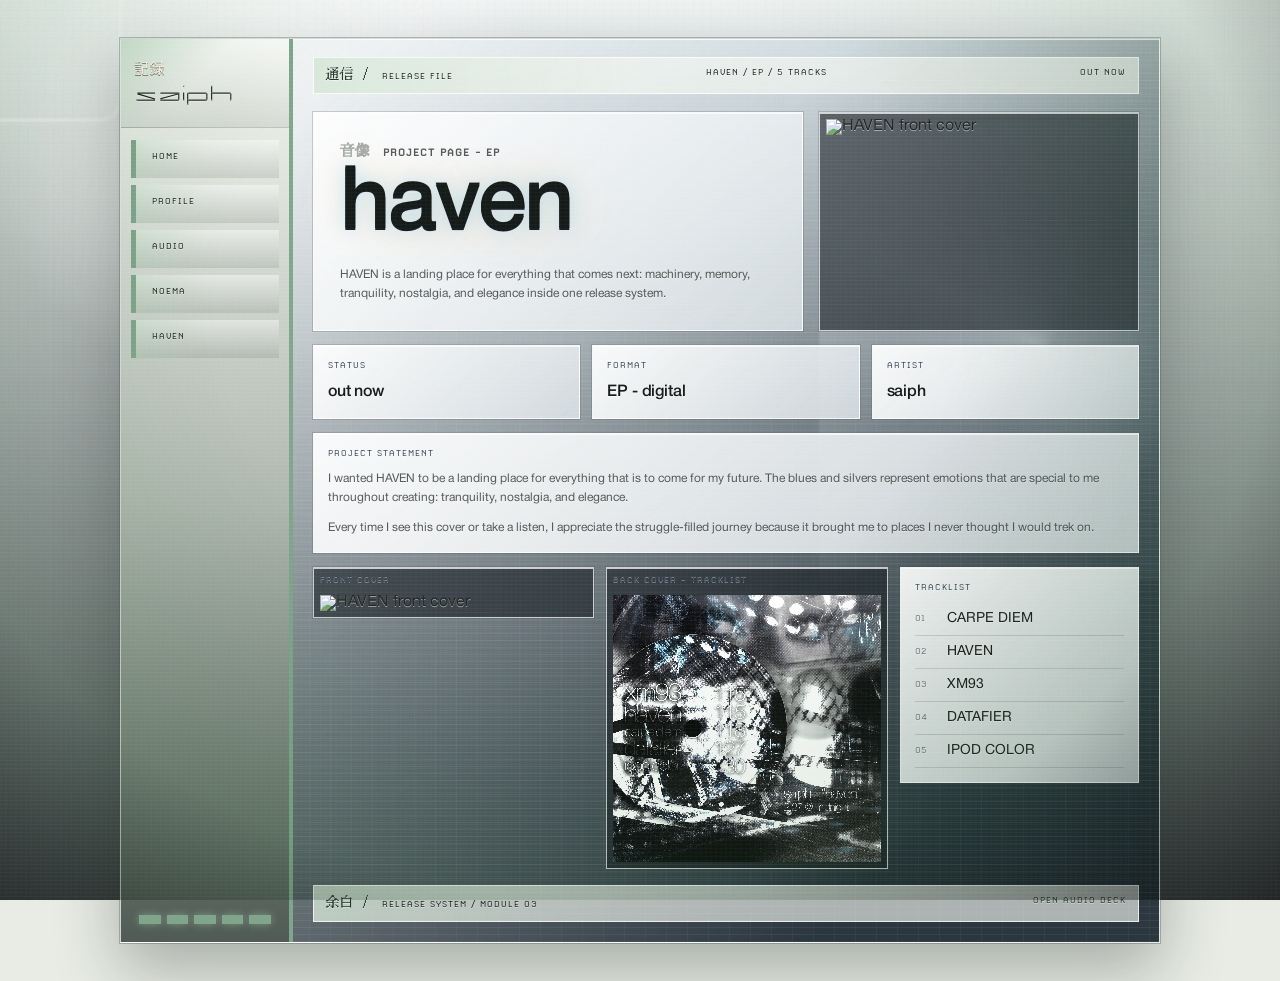
==== commit 597bbf12: "changes changes overall" ====
--- a/haven.html
+++ b/haven.html
@@ -46,7 +46,7 @@
         </div>
 
         <figure class="haven-cover-panel">
-          <img src="images/work/haven1.png" alt="HAVEN front cover">
+          <img src="images/work/haven1.jpg" alt="HAVEN front cover">
         </figure>
       </section>
 
@@ -81,11 +81,11 @@
       <section class="haven-release-grid">
         <figure class="haven-art-card">
           <span>front cover</span>
-          <img src="images/work/haven1.png" alt="HAVEN front cover">
+          <img src="images/work/haven1.jpg" alt="HAVEN front cover">
         </figure>
         <figure class="haven-art-card">
           <span>back cover - tracklist</span>
-          <img src="images/work/haven2.png" alt="HAVEN back cover">
+          <img src="images/work/haven2.jpg" alt="HAVEN back cover">
         </figure>
         <article class="haven-track-panel">
           <span>tracklist</span>
--- a/style.css
+++ b/style.css
@@ -1020,7 +1020,7 @@
 .work-image-haven {
   background:
     linear-gradient(rgba(255,255,255,0.12), rgba(255,132,0,0.16)),
-    url("images/work/haven1.png");
+    url("images/work/haven1.jpg");
 }
 
 .work-image-two {
@@ -1160,7 +1160,7 @@
       rgba(255, 232, 209, 0.5) 45%,
       rgba(255, 177, 93, 0.86) 100%
     ),
-    url("images/work/unavita1.png");
+    url("images/work/unavita1.jpg");
 }
 
 .haven-hero {
@@ -1173,7 +1173,7 @@
       rgba(255, 232, 209, 0.48) 45%,
       rgba(255, 177, 93, 0.84) 100%
     ),
-    url("images/work/haven1.png");
+    url("images/work/haven1.jpg");
   overflow: hidden;
 }
 
@@ -3391,7 +3391,7 @@
   grid-row: span 2;
   background:
     linear-gradient(rgba(255,255,255,0.24), rgba(2,5,12,0.58)),
-    url("images/work/unavita1.png");
+    url("images/work/unavita1.jpg");
   background-size: cover;
   background-position: center;
 }
@@ -3405,7 +3405,7 @@
 .dark-node {
   background:
     linear-gradient(135deg, rgba(239,156,0,0.26), rgba(2,5,12,0.76)),
-    url("images/work/haven1.png");
+    url("images/work/haven1.jpg");
   background-size: cover;
 }
 
@@ -3976,7 +3976,7 @@
 .large-node {
   background:
     linear-gradient(rgba(255,255,255,0.18), rgba(21,27,24,0.56)),
-    url("images/work/unavita1.png");
+    url("images/work/unavita1.jpg");
   background-size: cover;
   background-position: center;
 }
@@ -3984,7 +3984,7 @@
 .dark-node {
   background:
     linear-gradient(rgba(255,255,255,0.12), rgba(21,27,24,0.62)),
-    url("images/work/haven1.png");
+    url("images/work/haven1.jpg");
   background-size: cover;
   background-position: center;
 }
@@ -3992,7 +3992,7 @@
 .archive-node {
   background:
     linear-gradient(rgba(255,255,255,0.1), rgba(21,27,24,0.48)),
-    url("images/rustic01.jpg");
+    url("images/alligatortexture.jpg");
   background-size: cover;
   background-position: center;
 }
@@ -4254,7 +4254,7 @@
   background:
     radial-gradient(circle at 18% 10%, rgba(255,255,255,0.92), transparent 20%),
     linear-gradient(rgba(246,249,242,0.78), rgba(38,53,44,0.78)),
-    url("images/work/unavita1.png");
+    url("images/work/unavita1.jpg");
   background-size: cover;
   background-position: center;
   filter: saturate(0.54) contrast(0.88) brightness(1.08);
@@ -4635,7 +4635,7 @@
 .dark-node {
   background:
     linear-gradient(rgba(255,255,255,0.1), rgba(21,27,24,0.64)),
-    url("images/work/haven1.png");
+    url("images/work/haven1.jpg");
   background-size: cover;
   background-position: center;
   filter: blur(0.18px) saturate(0.72) contrast(0.94);
@@ -4770,25 +4770,95 @@
   overflow-wrap: anywhere;
 }
 
-.noema-gallery {
-  column-count: 3;
-  column-gap: 10px;
-  margin-top: 14px;
-}
-
 .stage-news {
   grid-template-columns: repeat(3, 1fr);
 }
 
+.noema-gallery {
+  display: grid;
+  gap: 12px;
+  margin-top: 14px;
+}
+
+.noema-group {
+  display: grid;
+  gap: 10px;
+}
+
+.noema-group-head {
+  padding: 14px;
+  background:
+    linear-gradient(135deg, rgba(255,255,255,0.82), rgba(184,214,189,0.3)),
+    rgba(244,247,241,0.72);
+  border: 1px solid rgba(255,255,255,0.74);
+  box-shadow:
+    0 0 0 1px rgba(76,86,80,0.24),
+    inset 0 1px 0 rgba(255,255,255,0.72);
+}
+
+.noema-group-head span {
+  display: block;
+  margin-bottom: 8px;
+  color: var(--mist-green-dark);
+  font-family: "SaiphInterface", Tahoma, Verdana, Arial, sans-serif;
+  font-size: 10px;
+  letter-spacing: 1px;
+  text-transform: uppercase;
+}
+
+.noema-group-head strong {
+  display: block;
+  color: var(--mist-ink);
+  font-family: "SaiphBody", "Helvetica Neue", Arial, sans-serif;
+  font-size: 20px;
+  line-height: 1.1;
+  letter-spacing: -0.01em;
+  text-transform: lowercase;
+}
+
+.noema-group-head p {
+  max-width: 720px;
+  margin: 8px 0 0;
+  color: rgba(21,27,24,0.66);
+  font-size: 12px;
+  line-height: 1.55;
+}
+
+.noema-group-grid {
+  display: grid;
+  grid-template-columns: repeat(auto-fit, minmax(220px, 1fr));
+  gap: 10px;
+  align-items: start;
+}
+
 .noema-art {
-  display: inline-block;
+  position: relative;
   width: 100%;
-  margin: 0 0 10px;
+  margin: 0;
   padding: clamp(5px, 1.1vw, 7px);
-  break-inside: avoid;
+  overflow: hidden;
   background:
     linear-gradient(135deg, rgba(255,255,255,0.82), rgba(184,214,189,0.28)),
     rgba(21,27,24,0.56);
+  transition:
+    transform 0.28s ease,
+    filter 0.28s ease,
+    box-shadow 0.28s ease;
+}
+
+.noema-art:hover,
+.noema-art:focus-within {
+  z-index: 2;
+  transform: translateY(-3px) scale(1.018);
+  filter: drop-shadow(0 18px 24px rgba(8,13,12,0.28));
+}
+
+.noema-image-link {
+  position: relative;
+  display: block;
+  overflow: hidden;
+  color: inherit;
+  text-decoration: none;
 }
 
 .noema-art img {
@@ -4797,6 +4867,75 @@
   height: auto;
   object-fit: contain;
   background: rgba(244,247,241,0.72);
+  transition:
+    transform 0.42s ease,
+    filter 0.42s ease;
+}
+
+.noema-art:hover img,
+.noema-art:focus-within img {
+  transform: scale(1.035);
+  filter: saturate(1.08) contrast(1.04);
+}
+
+.noema-image-link::after {
+  content: "";
+  position: absolute;
+  inset: 0;
+  opacity: 0;
+  background: rgba(244,247,241,0.08);
+  backdrop-filter: blur(1.5px);
+  transition: opacity 0.28s ease;
+}
+
+.noema-art:hover .noema-image-link::after,
+.noema-art:focus-within .noema-image-link::after {
+  opacity: 1;
+}
+
+.noema-zoom-icon {
+  position: absolute;
+  right: 10px;
+  top: 10px;
+  z-index: 1;
+  width: 26px;
+  height: 26px;
+  opacity: 0;
+  border: 1px solid rgba(255,255,255,0.86);
+  background: rgba(21,27,24,0.48);
+  box-shadow: 0 0 18px rgba(255,255,255,0.2);
+  transition:
+    opacity 0.28s ease,
+    transform 0.28s ease;
+}
+
+.noema-zoom-icon::before {
+  content: "";
+  position: absolute;
+  left: 7px;
+  top: 6px;
+  width: 8px;
+  height: 8px;
+  border: 2px solid rgba(255,255,255,0.92);
+  border-radius: 50%;
+}
+
+.noema-zoom-icon::after {
+  content: "";
+  position: absolute;
+  left: 16px;
+  top: 16px;
+  width: 8px;
+  height: 2px;
+  background: rgba(255,255,255,0.92);
+  transform: rotate(45deg);
+  transform-origin: left center;
+}
+
+.noema-art:hover .noema-zoom-icon,
+.noema-art:focus-within .noema-zoom-icon {
+  opacity: 1;
+  transform: translate(-2px, 2px);
 }
 
 .noema-art figcaption {
@@ -5041,10 +5180,6 @@
     object-fit: contain;
   }
 
-  .noema-gallery {
-    column-count: 1;
-  }
-
   .player-track,
   .player-controls button {
     min-height: 42px;
@@ -5063,8 +5198,8 @@
     grid-template-columns: 1fr;
   }
 
-  .noema-gallery {
-    column-count: 2;
+  .noema-group-grid {
+    grid-template-columns: repeat(auto-fit, minmax(190px, 1fr));
   }
 }
 
@@ -5073,7 +5208,7 @@
   background:
     radial-gradient(circle at 20% 12%, rgba(255,255,255,0.88), transparent 22%),
     linear-gradient(rgba(235,244,248,0.78), rgba(23,37,48,0.88)),
-    url("images/work/haven1.png");
+    url("images/work/haven1.jpg");
   background-size: cover;
   background-position: center;
   filter: saturate(0.48) contrast(0.86) brightness(1.08);
